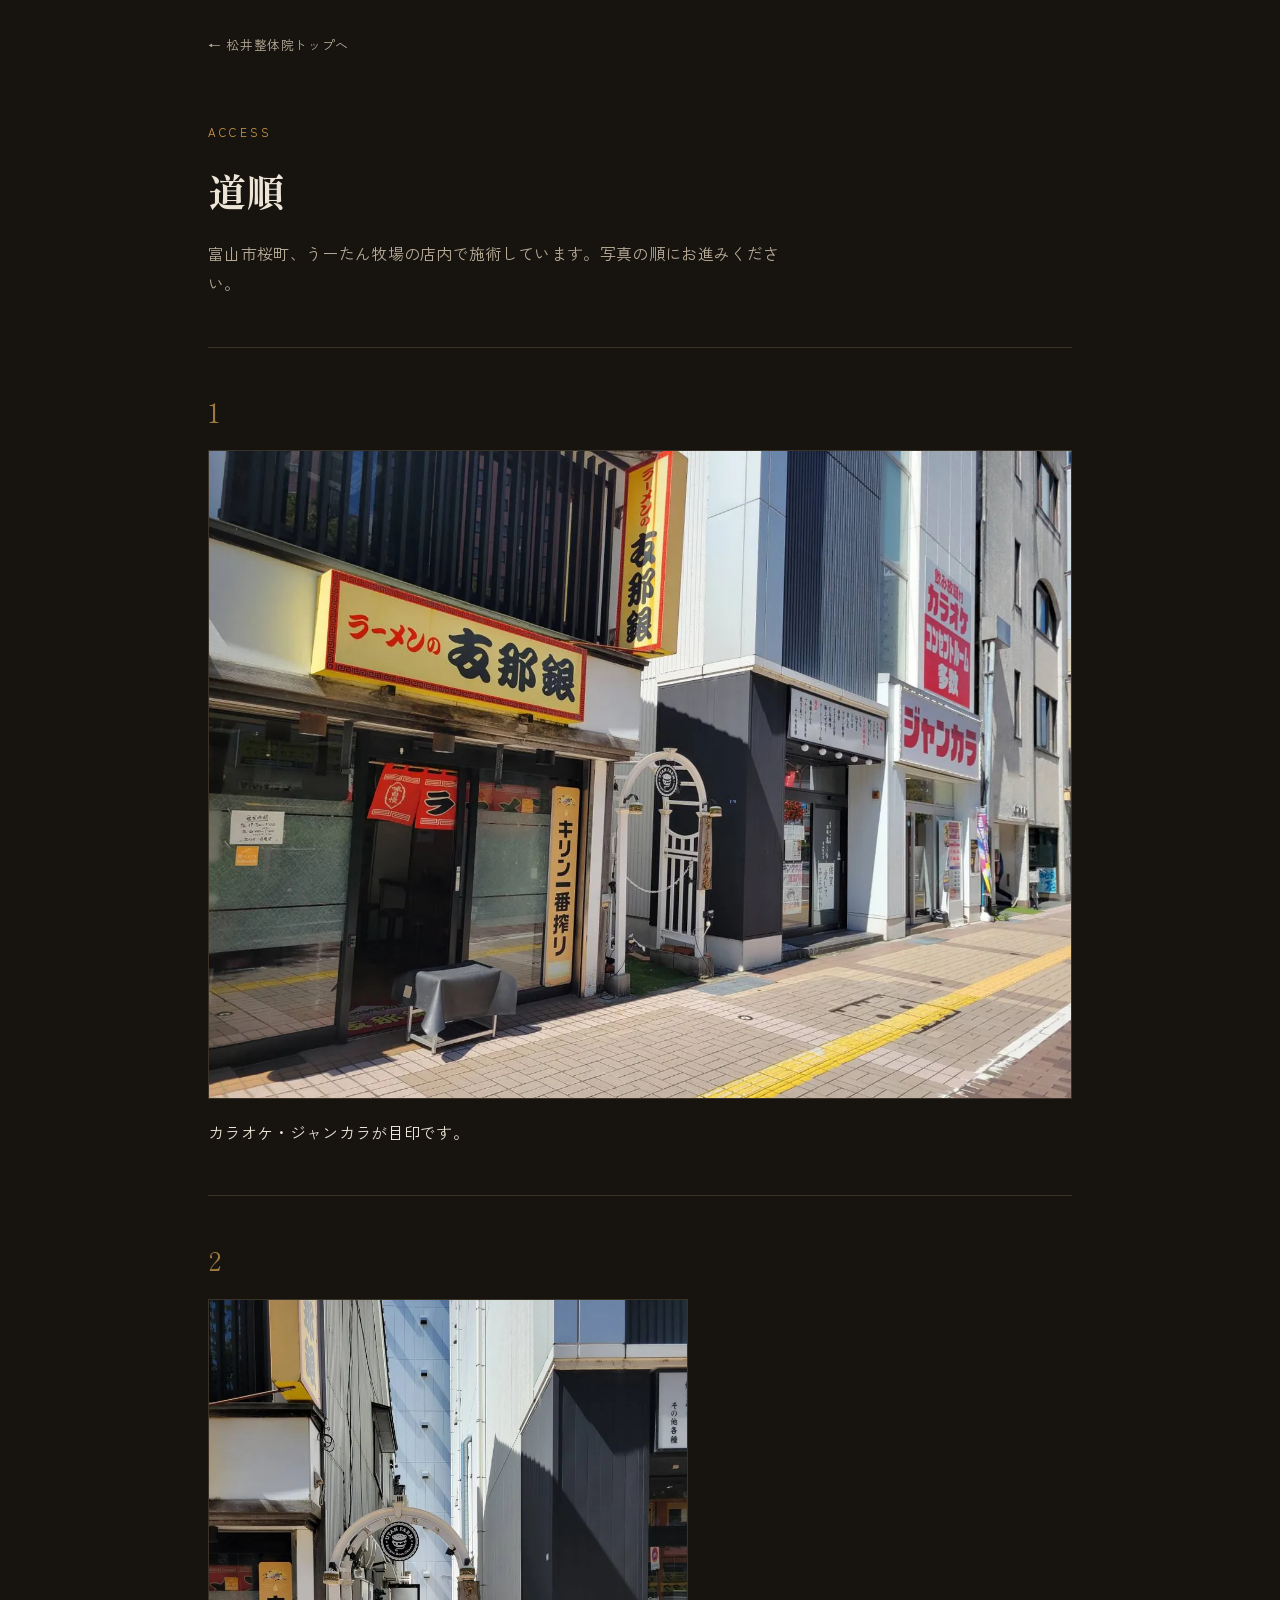
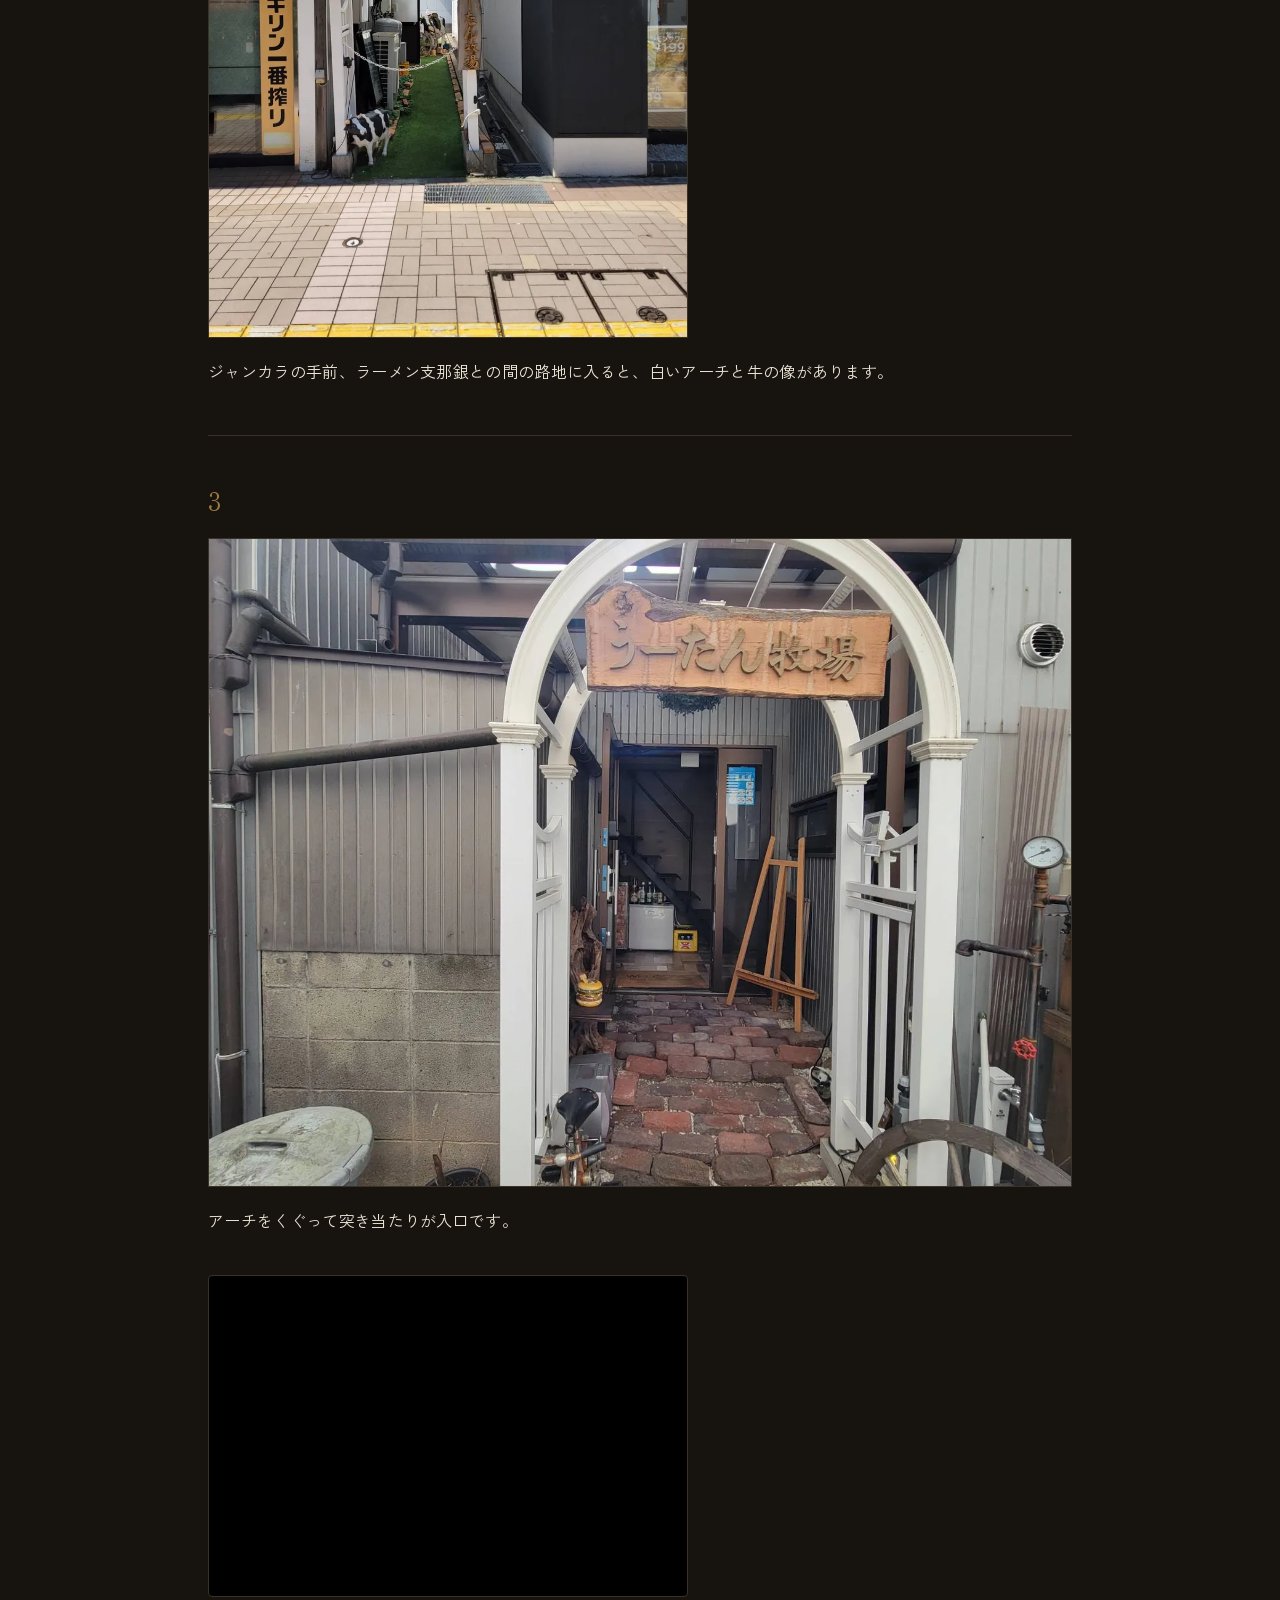
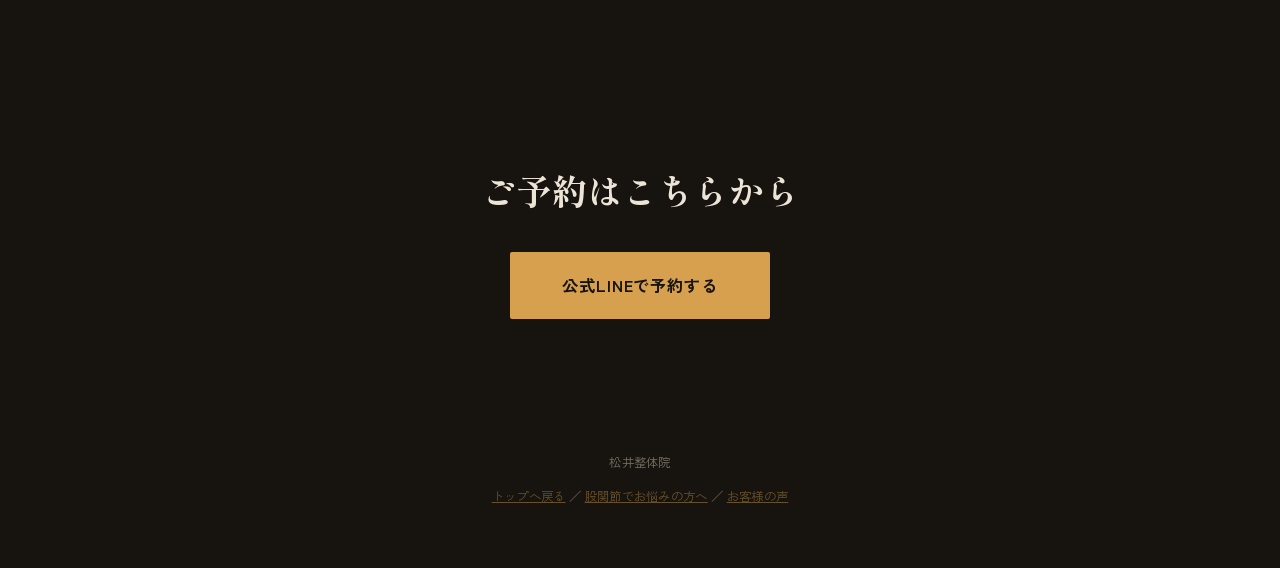
==== access.html @ e4aaf411 "Add profile/interior/access photos, FIRST VISIT section and access.html 施術者について → folded into the ex" ====
<!DOCTYPE html>
<html lang="ja">
<head>
<meta charset="UTF-8">
<meta name="viewport" content="width=device-width, initial-scale=1.0, viewport-fit=cover">
<title>道順 | 松井整体院</title>
<meta name="description" content="富山市桜町、うーたん牧場の店内で施術しています。カラオケ・ジャンカラを目印に、路地の白いアーチをくぐって突き当たりが入口です。写真つきの順路でご案内します。">
<link rel="preconnect" href="https://fonts.googleapis.com">
<link href="https://fonts.googleapis.com/css2?family=Shippori+Mincho:wght@500;700;800&family=Zen+Kaku+Gothic+New:wght@400;500;700&display=swap" rel="stylesheet">
<style>
  :root{
    --bg: #17130f;
    --bg-2: #1f1a14;
    --panel: #251f18;
    --line: #3a3226;
    --ink: #ece4d6;
    --ink-dim: #b7ab97;
    --amber: #d6a04f;
    --amber-dim: #9c793d;
    --brick: #a3462c;
  }
  *{box-sizing:border-box; margin:0; padding:0;}
  html{scroll-behavior:smooth;}
  body{
    background:var(--bg);
    color:var(--ink);
    font-family:'Zen Kaku Gothic New', sans-serif;
    line-height:1.9;
    letter-spacing:.02em;
    -webkit-font-smoothing:antialiased;
  }
  .mincho{font-family:'Shippori Mincho', serif;}
  .wrap{max-width:920px; margin:0 auto; padding:0 28px;}

  .top-bar{padding:28px 0 0;}
  .back-link{font-size:.8rem; color:var(--ink-dim); text-decoration:none; letter-spacing:.05em;}
  .back-link:hover{color:var(--amber);}

  section{padding:64px 0;}
  .label{
    font-size:.72rem;
    letter-spacing:.28em;
    color:var(--amber);
    margin-bottom:18px;
  }
  h1.page-title{
    font-family:'Shippori Mincho', serif;
    font-size:clamp(1.7rem, 5vw, 2.4rem);
    font-weight:700;
    line-height:1.5;
    margin-bottom:18px;
  }
  p.body-text{color:var(--ink-dim); font-size:1rem; max-width:36em;}

  /* ROUTE STEPS */
  .route-step{
    margin-top:48px;
    padding-top:40px;
    border-top:1px solid var(--line);
  }
  .route-step:first-of-type{border-top:0; padding-top:0;}
  .route-num{
    font-family:'Shippori Mincho', serif;
    font-size:1.6rem;
    color:var(--amber-dim);
    margin-bottom:14px;
  }
  .route-step img{width:100%; height:auto; display:block; border:1px solid var(--line);}
  .route-step.is-portrait img{max-width:480px;}
  .route-step p{margin-top:18px; font-size:1rem; color:var(--ink);}

  /* MAP */
  .map-embed{
    margin-top:40px;
    max-width:480px;
    border:1px solid var(--line);
    border-radius:4px;
    overflow:hidden;
    background:#000;
  }
  .map-embed iframe{
    display:block;
    width:100%;
    height:320px;
    border:0;
    filter:grayscale(.15) contrast(1.05) brightness(.9);
  }

  .cta-section{text-align:center; padding:96px 0;}
  .cta-section h2{
    font-family:'Shippori Mincho', serif;
    font-size:clamp(1.5rem, 5vw, 2.2rem);
    margin-bottom:28px;
  }
  .line-btn{
    display:inline-block;
    background:var(--amber);
    color:#17130f;
    font-weight:700;
    padding:18px 52px;
    font-size:1.02rem;
    letter-spacing:.06em;
    text-decoration:none;
    border-radius:2px;
  }
  .line-btn:hover{background:#e2ac59;}

  footer{
    text-align:center;
    padding:36px 0 60px;
    font-size:.78rem;
    color:var(--ink-dim);
    opacity:.6;
  }
  footer a{color:var(--amber-dim); text-decoration:underline; opacity:1;}
  footer .footer-links{margin-top:10px;}

  @media(max-width:640px){
    section{padding:48px 0;}
    .map-embed{max-width:100%;}
    .map-embed iframe{height:240px;}
    .route-step.is-portrait img{max-width:100%;}
    .line-btn{display:block; text-align:center;}
  }
</style>
</head>
<body>

<div class="top-bar">
  <div class="wrap">
    <a class="back-link" href="/index.html">← 松井整体院トップへ</a>
  </div>
</div>

<section>
  <div class="wrap">
    <div class="label">ACCESS</div>
    <h1 class="page-title mincho">道順</h1>
    <p class="body-text">富山市桜町、うーたん牧場の店内で施術しています。写真の順にお進みください。</p>

    <div class="route-step">
      <div class="route-num">1</div>
      <picture>
        <source type="image/webp" srcset="/images/access-01-street.webp">
        <img src="/images/access-01-street.webp" width="1400" height="1050" loading="lazy" decoding="async" alt="通り沿いに並ぶラーメン店とカラオケ店の外観。その間に白いアーチが見える">
      </picture>
      <p>カラオケ・ジャンカラが目印です。</p>
    </div>

    <div class="route-step is-portrait">
      <div class="route-num">2</div>
      <picture>
        <source type="image/webp" srcset="/images/access-02-gate.webp">
        <img src="/images/access-02-gate.webp" width="900" height="1200" loading="lazy" decoding="async" alt="路地の入口にある白いアーチと牛の像">
      </picture>
      <p>ジャンカラの手前、ラーメン支那銀との間の路地に入ると、白いアーチと牛の像があります。</p>
    </div>

    <div class="route-step">
      <div class="route-num">3</div>
      <picture>
        <source type="image/webp" srcset="/images/access-03-door.webp">
        <img src="/images/access-03-door.webp" width="1400" height="1050" loading="lazy" decoding="async" alt="路地の突き当たりにある入口の正面">
      </picture>
      <p>アーチをくぐって突き当たりが入口です。</p>
    </div>

    <div class="map-embed">
      <iframe src="https://www.google.com/maps/embed?pb=!1m18!1m12!1m3!1d467.40324510602517!2d137.2130356489906!3d36.69884615702307!2m3!1f0!2f0!3f0!3m2!1i1024!2i768!4f13.1!3m3!1m2!1s0x5ff791bc18cc661d%3A0x38beb5651510df!2z5p2-5LqV5pW05L2T6Zmi!5e0!3m2!1sja!2sjp!4v1788832058830!5m2!1sja!2sjp" allowfullscreen="" loading="lazy" referrerpolicy="strict-origin-when-cross-origin"></iframe>
    </div>
  </div>
</section>

<section class="cta-section">
  <div class="wrap">
    <h2 class="mincho">ご予約はこちらから</h2>
    <a class="line-btn" href="https://lin.ee/ozaeHCLi" target="_blank" rel="noopener">公式LINEで予約する</a>
  </div>
</section>

<footer>
  松井整体院
  <div class="footer-links"><a href="/index.html">トップへ戻る</a> ／ <a href="/hip.html">股関節でお悩みの方へ</a> ／ <a href="/review-wall.html">お客様の声</a></div>
</footer>

</body>
</html>
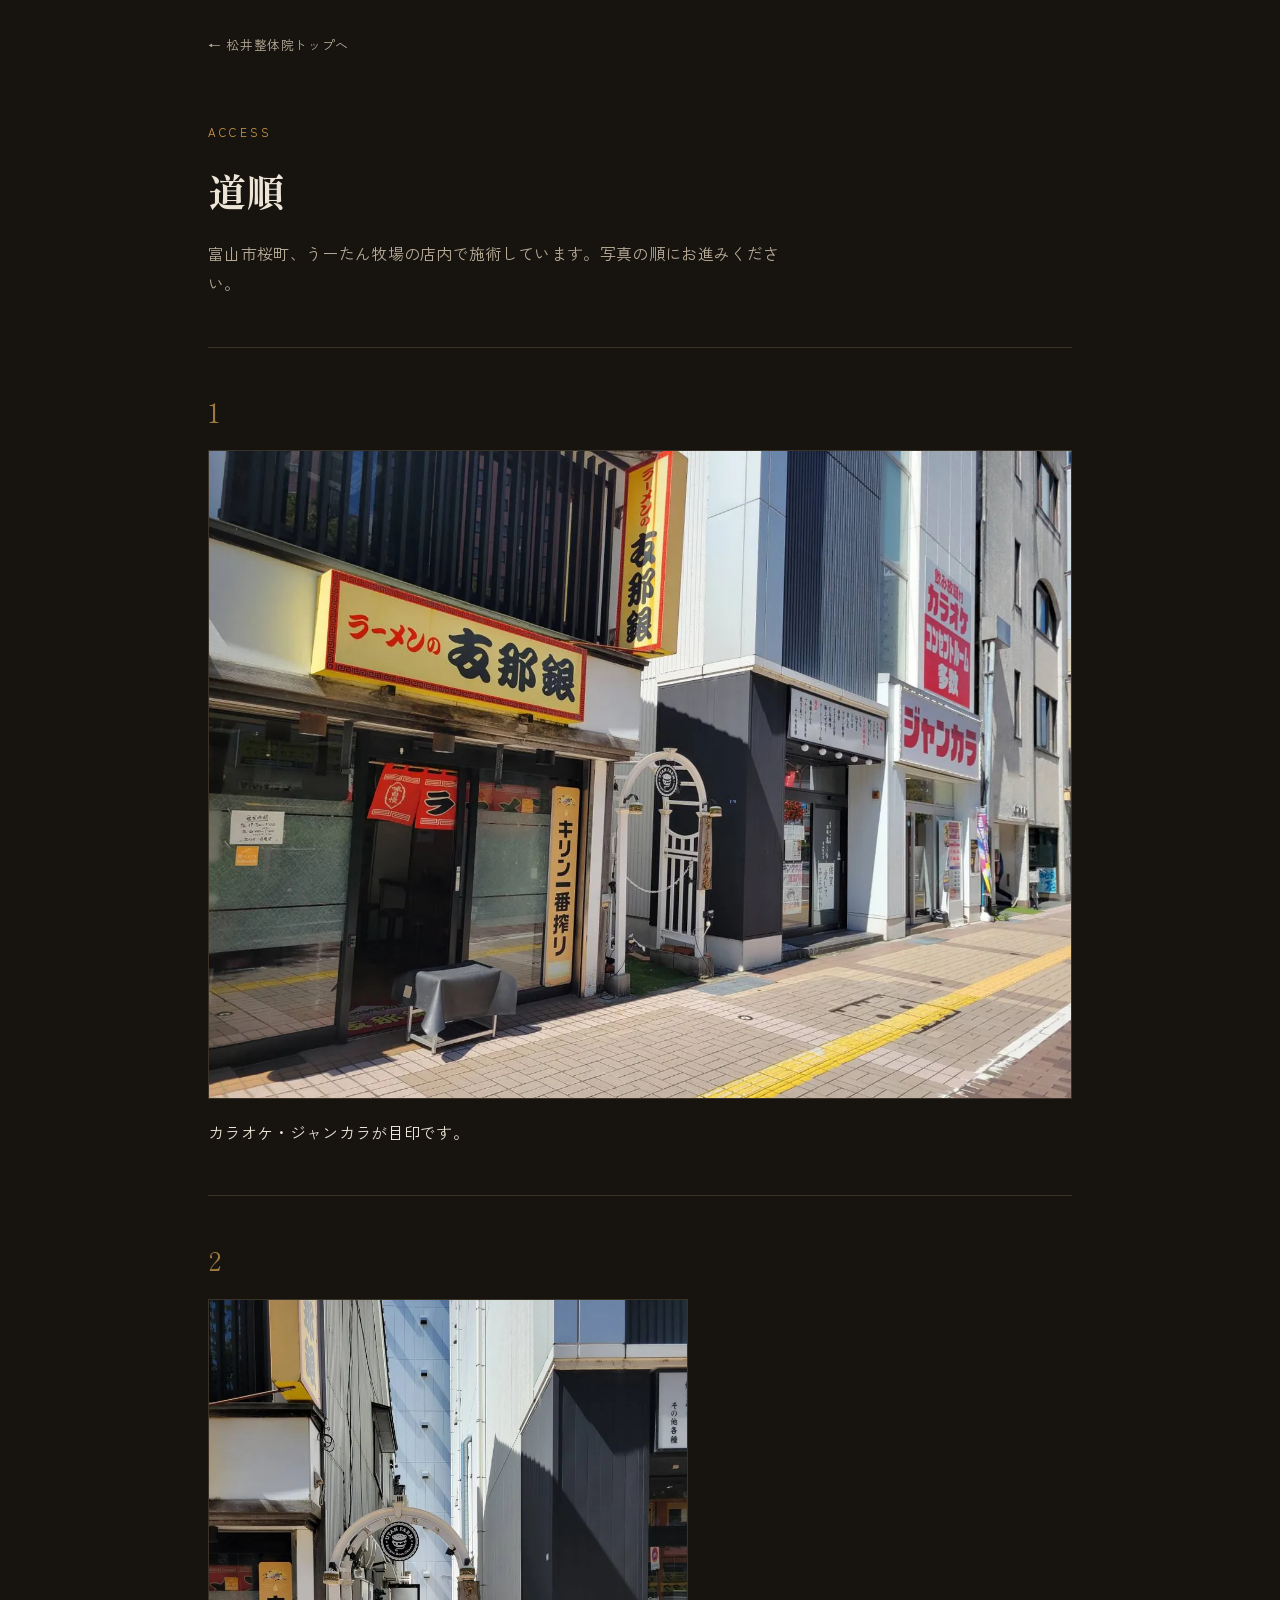
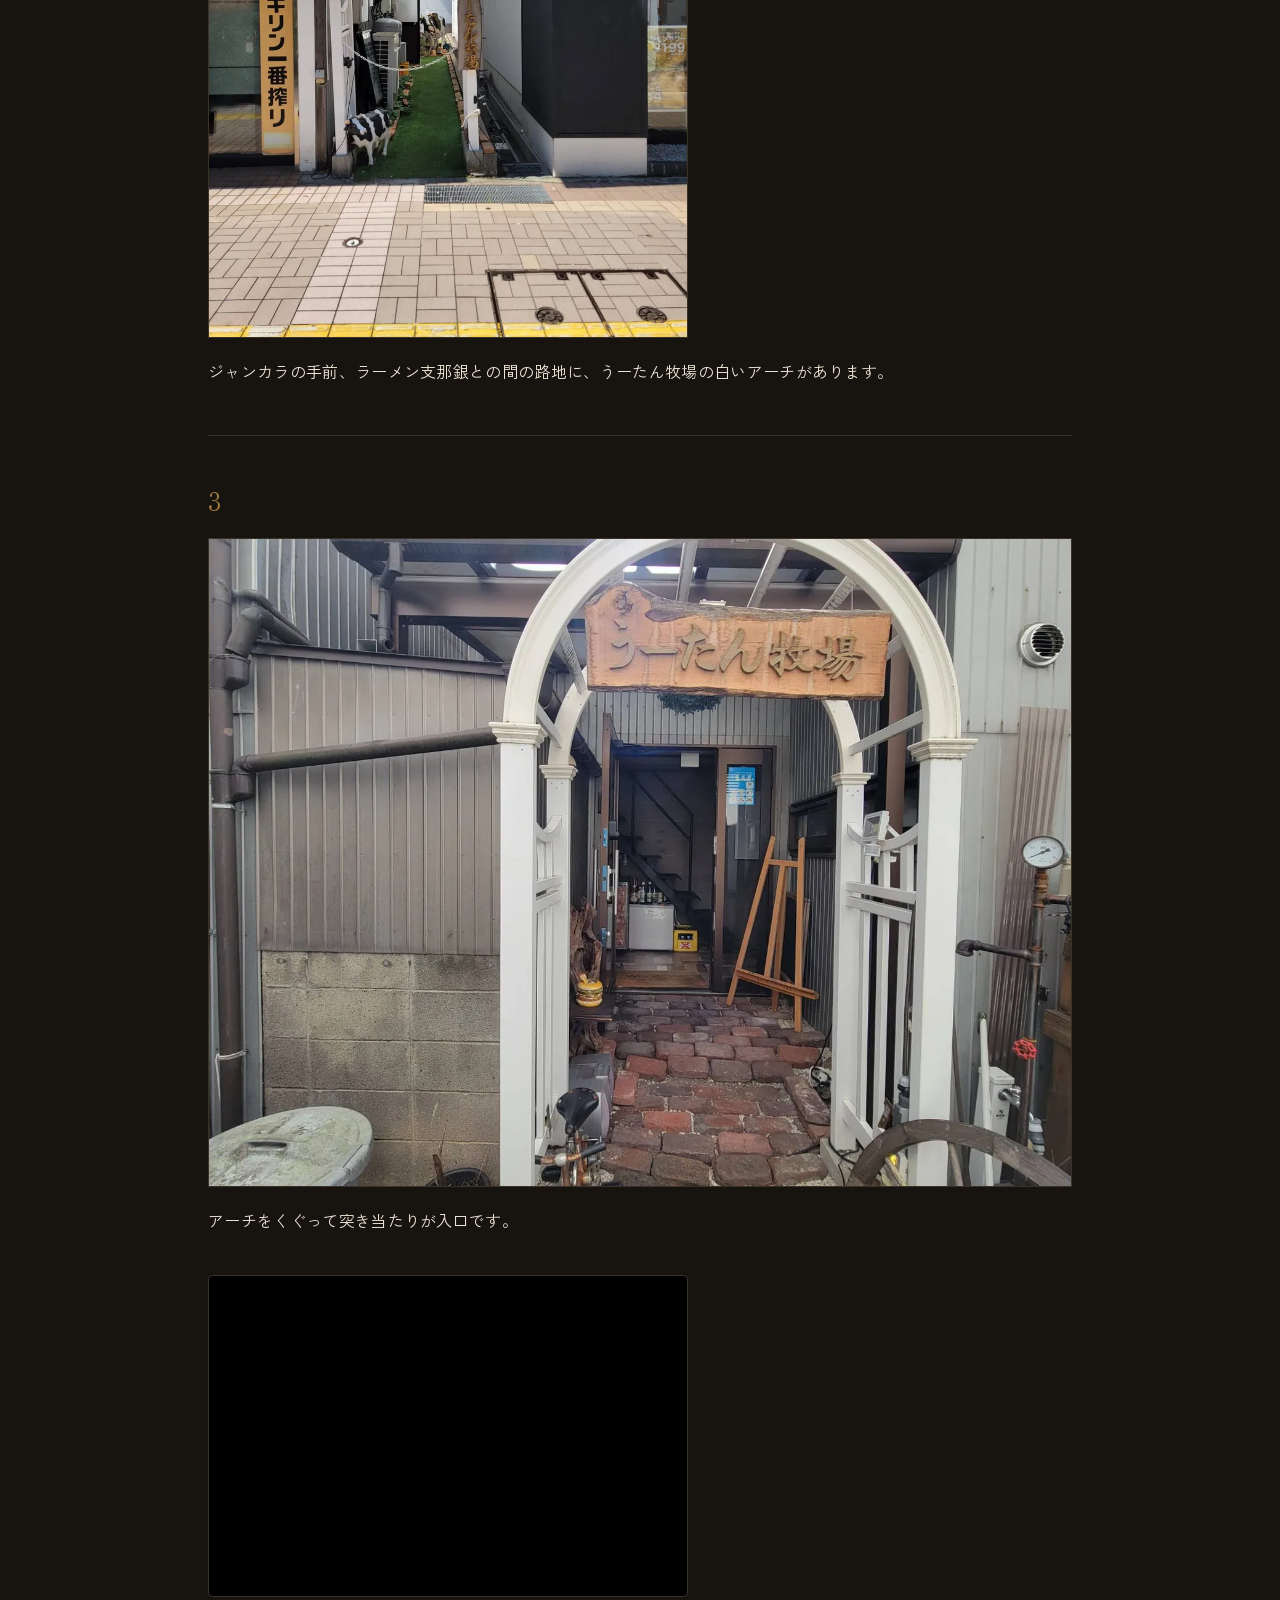
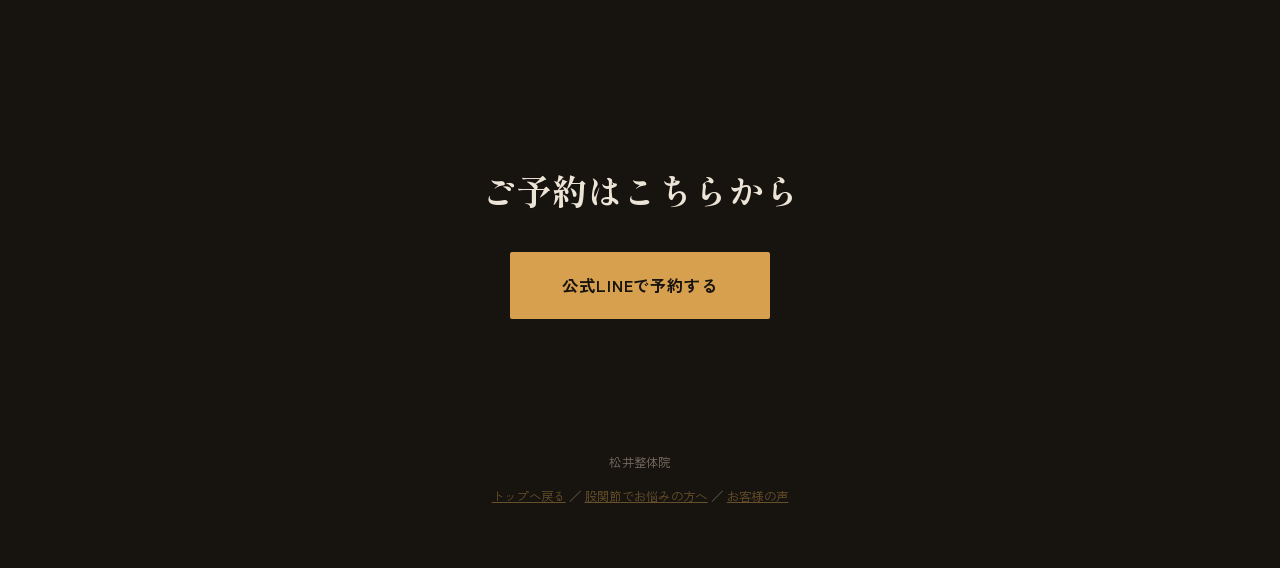
==== commit 4e31c7ba: "FIRST VISIT / ACCESS / GOAL の内容と写真を更新 - FIRST VISIT: 3項目に更新(着替え貸し出しの追記、完全個室、付き添い可) - ACCESS(index.ht" ====
--- a/access.html
+++ b/access.html
@@ -153,7 +153,7 @@
         <source type="image/webp" srcset="/images/access-02-gate.webp">
         <img src="/images/access-02-gate.webp" width="900" height="1200" loading="lazy" decoding="async" alt="路地の入口にある白いアーチと牛の像">
       </picture>
-      <p>ジャンカラの手前、ラーメン支那銀との間の路地に入ると、白いアーチと牛の像があります。</p>
+      <p>ジャンカラの手前、ラーメン支那銀との間の路地に、うーたん牧場の白いアーチがあります。</p>
     </div>
 
     <div class="route-step">
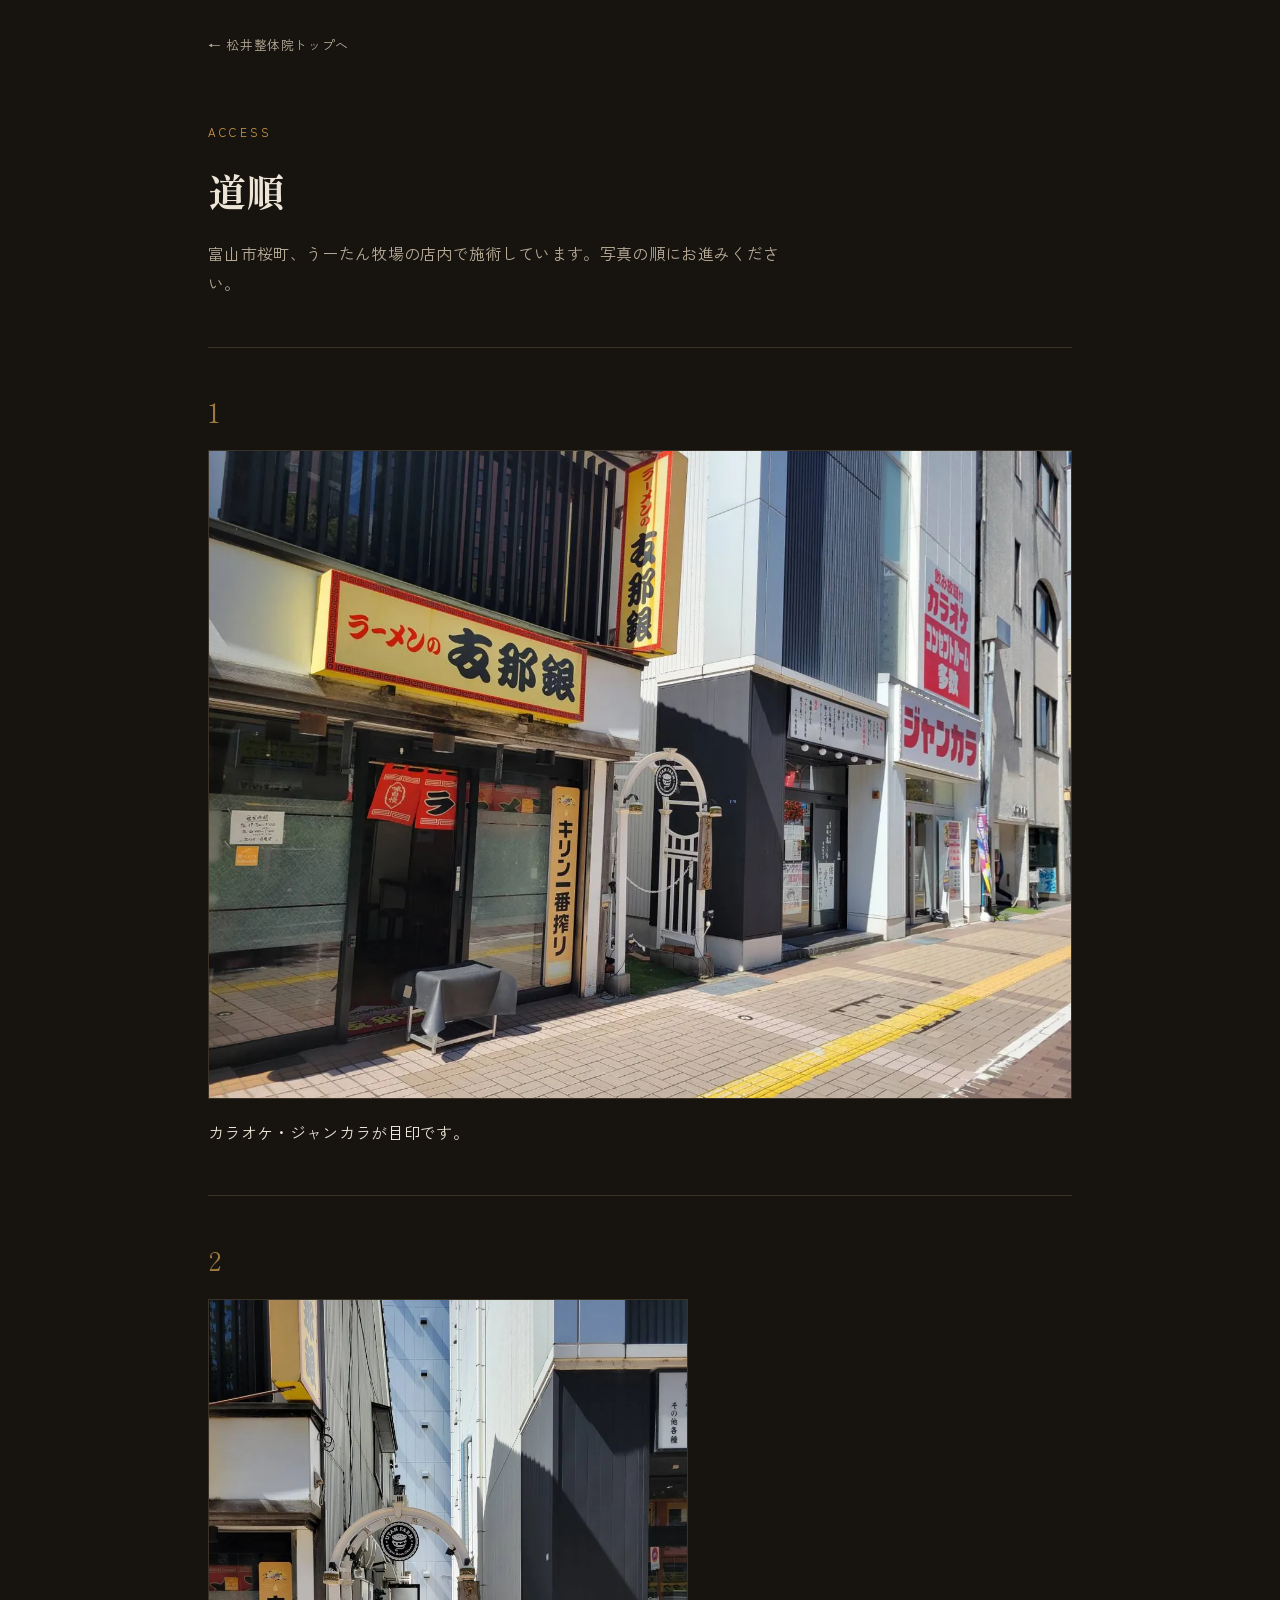
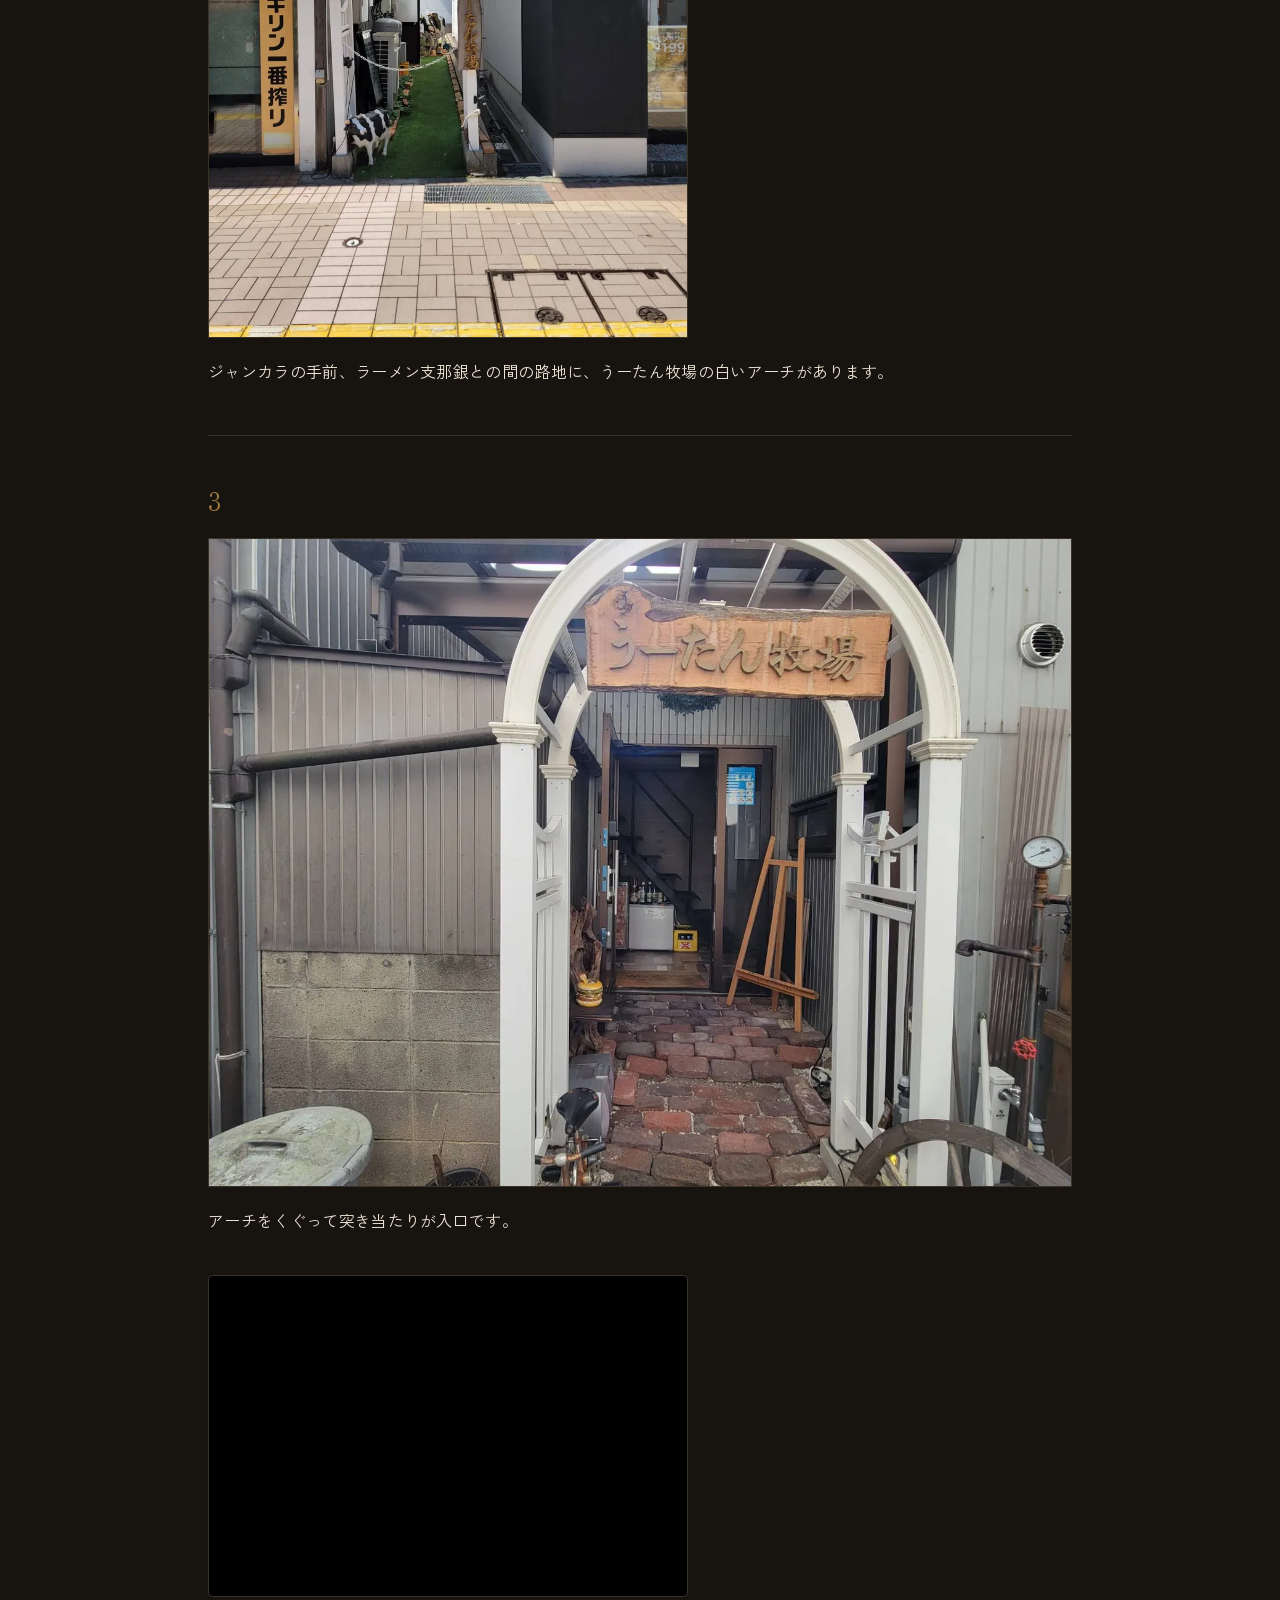
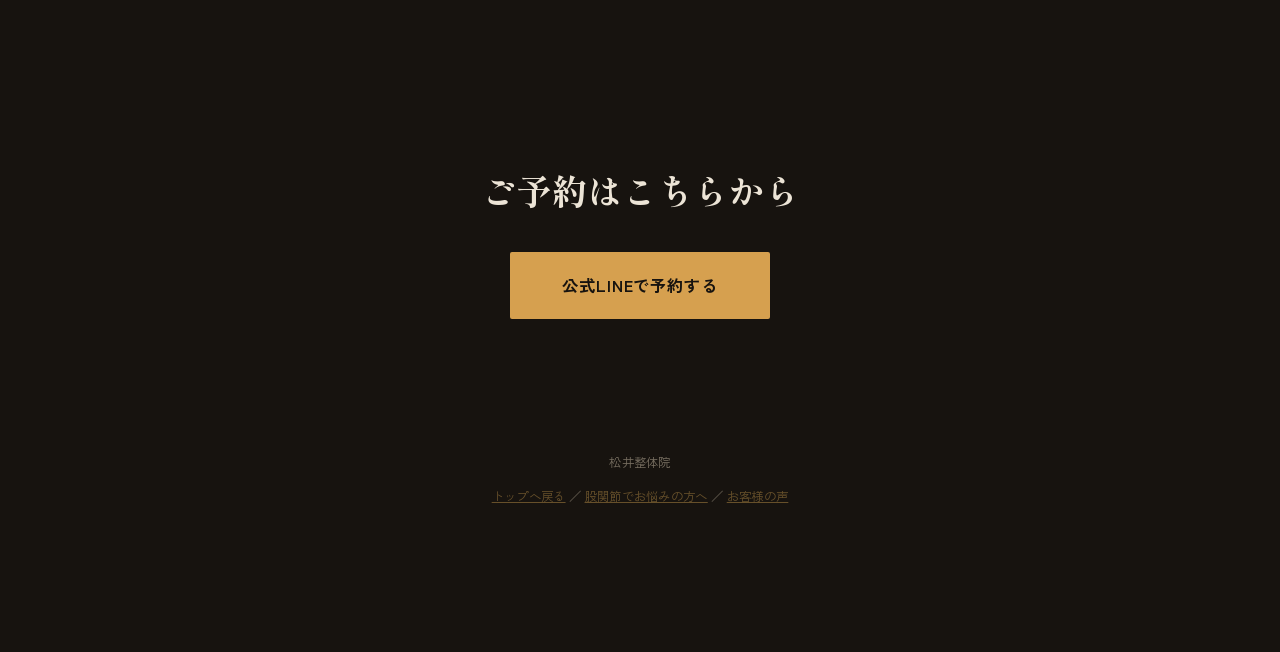
==== commit 6913d16a: "下部固定CTAを全ページ共通化し、hip.htmlに料金表を追加 1. hip.html に MENU セクションを新設    Googleビジネスプロフィールからの流入を想定し、index.html" ====
--- a/access.html
+++ b/access.html
@@ -7,6 +7,7 @@
 <meta name="description" content="富山市桜町、うーたん牧場の店内で施術しています。カラオケ・ジャンカラを目印に、路地の白いアーチをくぐって突き当たりが入口です。写真つきの順路でご案内します。">
 <link rel="preconnect" href="https://fonts.googleapis.com">
 <link href="https://fonts.googleapis.com/css2?family=Shippori+Mincho:wght@500;700;800&family=Zen+Kaku+Gothic+New:wght@400;500;700&display=swap" rel="stylesheet">
+<link rel="stylesheet" href="/assets/cta-bar.css">
 <style>
   :root{
     --bg: #17130f;
@@ -183,5 +184,7 @@
   <div class="footer-links"><a href="/index.html">トップへ戻る</a> ／ <a href="/hip.html">股関節でお悩みの方へ</a> ／ <a href="/review-wall.html">お客様の声</a></div>
 </footer>
 
+<script src="/assets/cta-bar.js" defer></script>
+
 </body>
 </html>
--- a/assets/cta-bar.css
+++ b/assets/cta-bar.css
@@ -0,0 +1,91 @@
+/* ============================================================
+   全ページ共通の下部固定CTA
+   マークアップは assets/cta-bar.js が挿入します。
+   文言・リンク先を変える場合は cta-bar.js を編集してください。
+   ============================================================ */
+.cta-bar{
+  position:fixed;
+  left:0;
+  right:0;
+  bottom:0;
+  z-index:1000;
+  display:flex;
+  align-items:center;
+  gap:8px;
+  padding:10px 14px calc(10px + env(safe-area-inset-bottom, 0px));
+  background:rgba(31,26,20,.96);
+  -webkit-backdrop-filter:blur(6px);
+  backdrop-filter:blur(6px);
+  border-top:1px solid #3a3226;
+  box-shadow:0 -6px 18px rgba(0,0,0,.35);
+  -webkit-transform:translateY(110%);
+  transform:translateY(110%);
+  opacity:0;
+  visibility:hidden;
+  transition:opacity .45s ease, transform .45s ease, visibility 0s linear .45s;
+}
+.cta-bar.is-visible{
+  -webkit-transform:translateY(0);
+  transform:translateY(0);
+  opacity:1;
+  visibility:visible;
+  transition:opacity .45s ease, transform .45s ease, visibility 0s;
+}
+
+.cta-bar-btn{
+  flex:1 1 auto;
+  display:flex;
+  flex-direction:column;
+  align-items:center;
+  justify-content:center;
+  gap:1px;
+  min-height:56px;          /* タップしやすい高さを確保 */
+  padding:9px 12px;
+  background:#d6a04f;
+  color:#17130f;
+  text-decoration:none;
+  border-radius:4px;
+  text-align:center;
+}
+.cta-bar-btn:hover{background:#e2ac59;}
+.cta-bar-main{font-size:.88rem; font-weight:700; white-space:nowrap;}
+.cta-bar-sub{font-size:.71rem; font-weight:500; opacity:.8;}
+
+.cta-bar-close{
+  flex:0 0 auto;
+  width:36px;
+  height:36px;
+  border:none;
+  background:transparent;
+  color:#b7ab97;
+  font-size:1.25rem;
+  line-height:1;
+  cursor:pointer;
+}
+.cta-bar-close:hover{color:#ece4d6;}
+
+/* 4秒に1回だけ、わずかに拡大する。透明度は変えないので点滅しない。 */
+@-webkit-keyframes cta-bar-pulse{
+  0%,86%,100%{-webkit-transform:scale(1);}
+  92%{-webkit-transform:scale(1.035);}
+}
+@keyframes cta-bar-pulse{
+  0%,86%,100%{transform:scale(1);}
+  92%{transform:scale(1.035);}
+}
+.cta-bar.is-visible .cta-bar-btn{
+  -webkit-animation:cta-bar-pulse 4s ease-in-out infinite;
+  animation:cta-bar-pulse 4s ease-in-out infinite;
+}
+
+body.has-cta-bar{padding-bottom:calc(84px + env(safe-area-inset-bottom, 0px));}
+
+@media(min-width:641px){
+  .cta-bar{justify-content:center; padding-left:24px; padding-right:24px;}
+  .cta-bar-btn{flex:0 0 auto; min-width:420px;}
+}
+
+@media(prefers-reduced-motion:reduce){
+  .cta-bar{transition:opacity .01ms, visibility 0s;}
+  .cta-bar.is-visible .cta-bar-btn{-webkit-animation:none; animation:none;}
+}
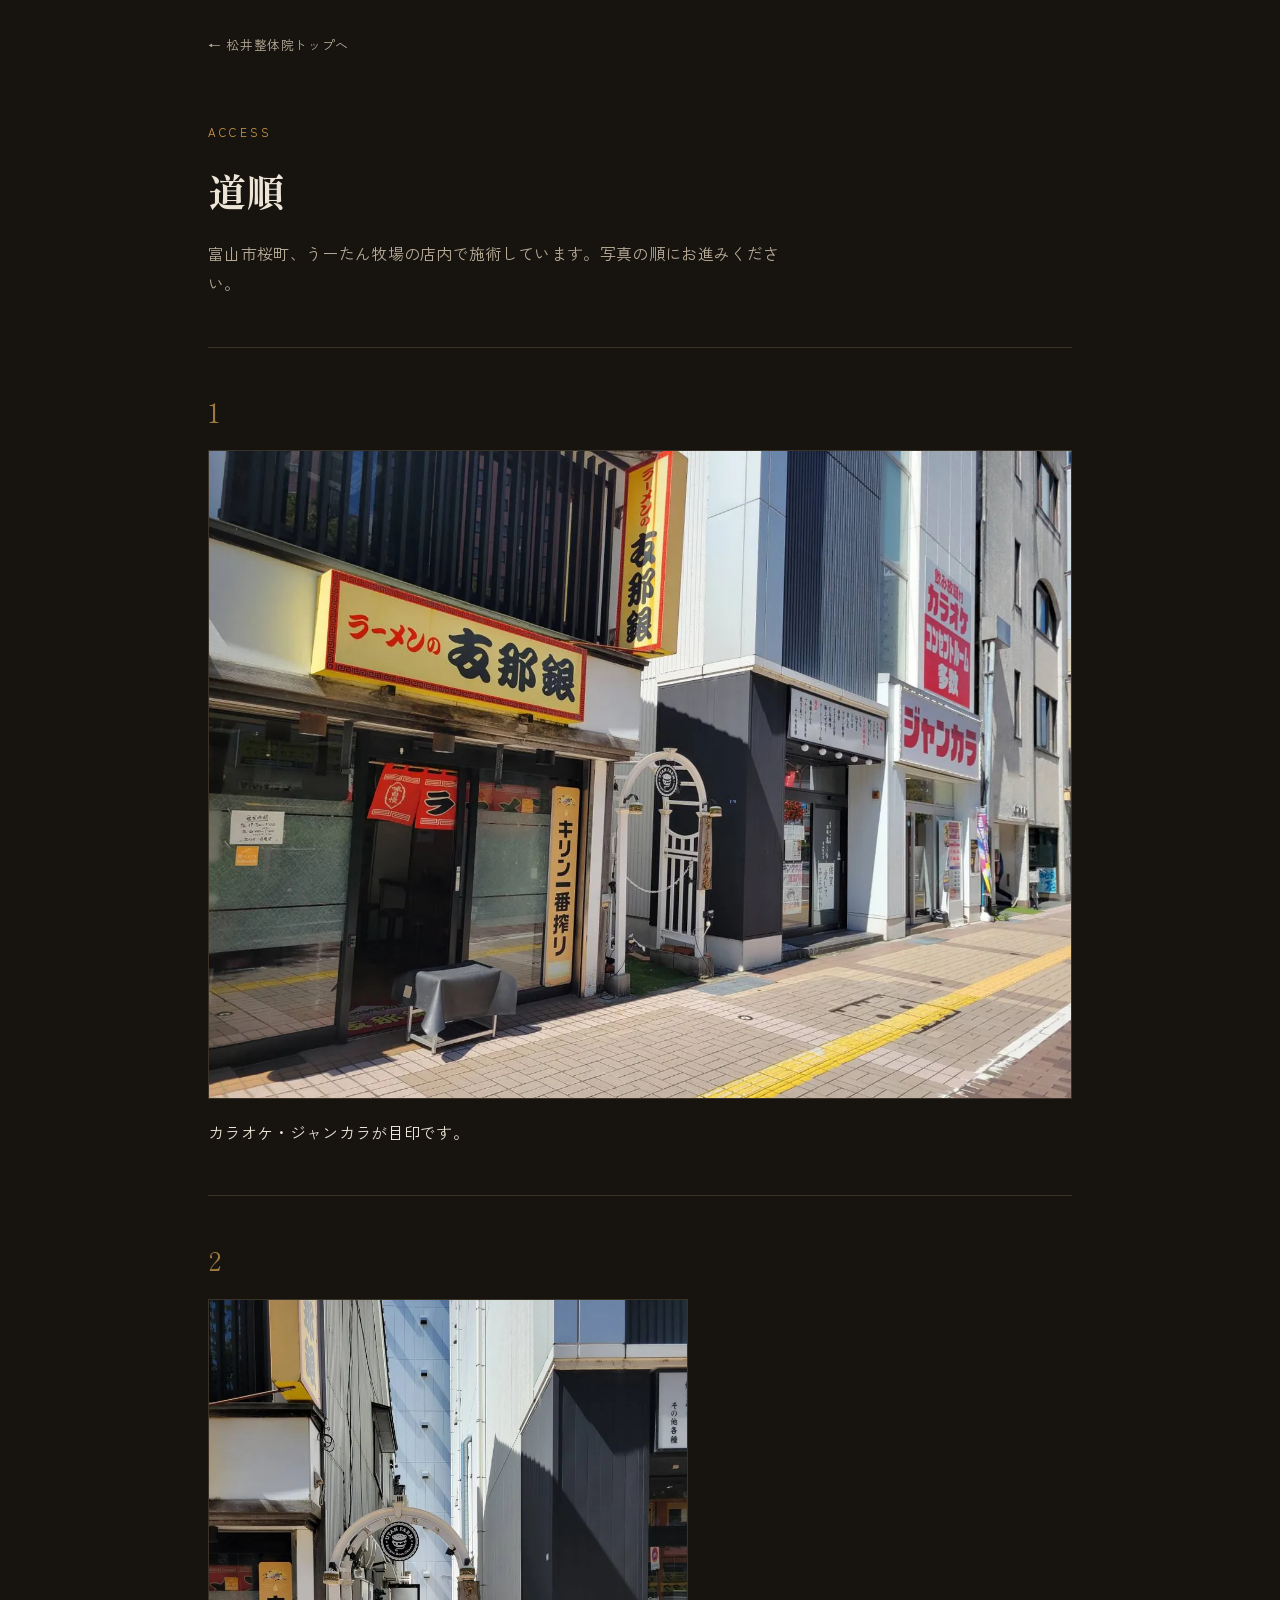
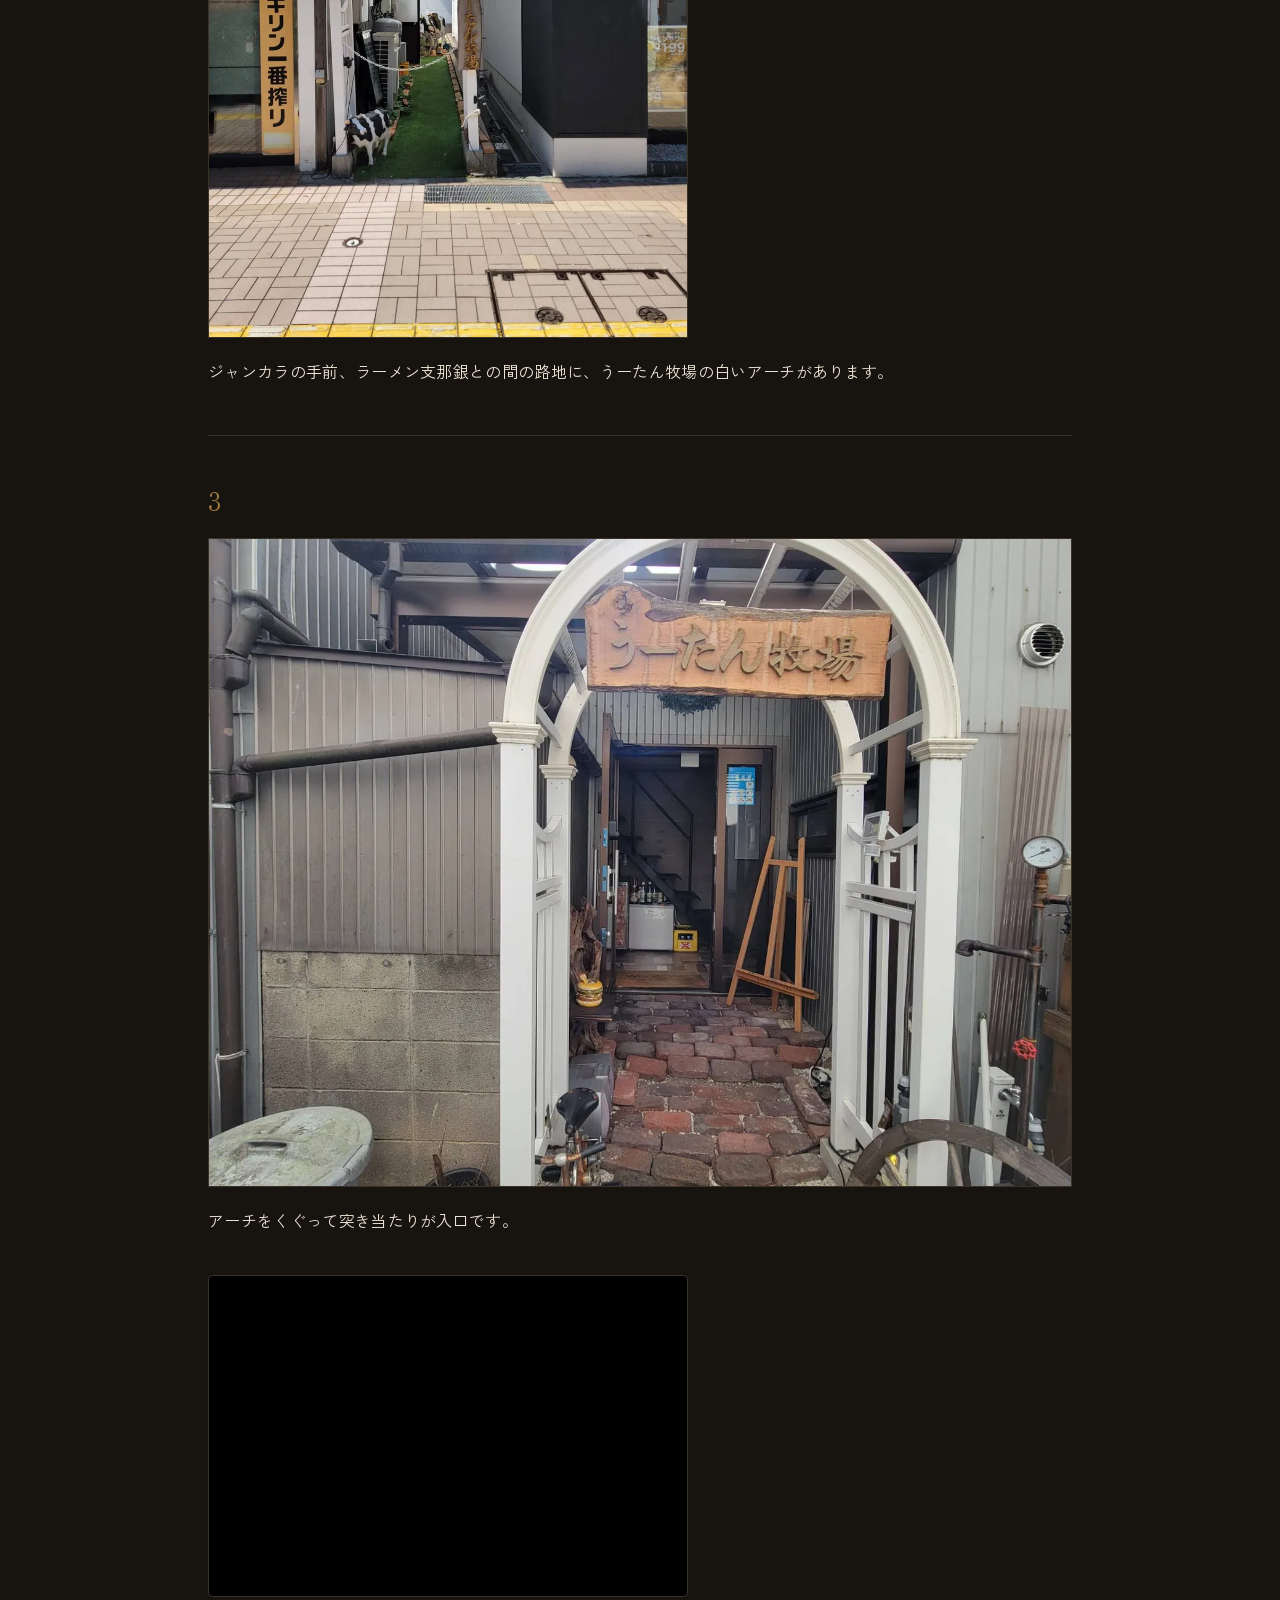
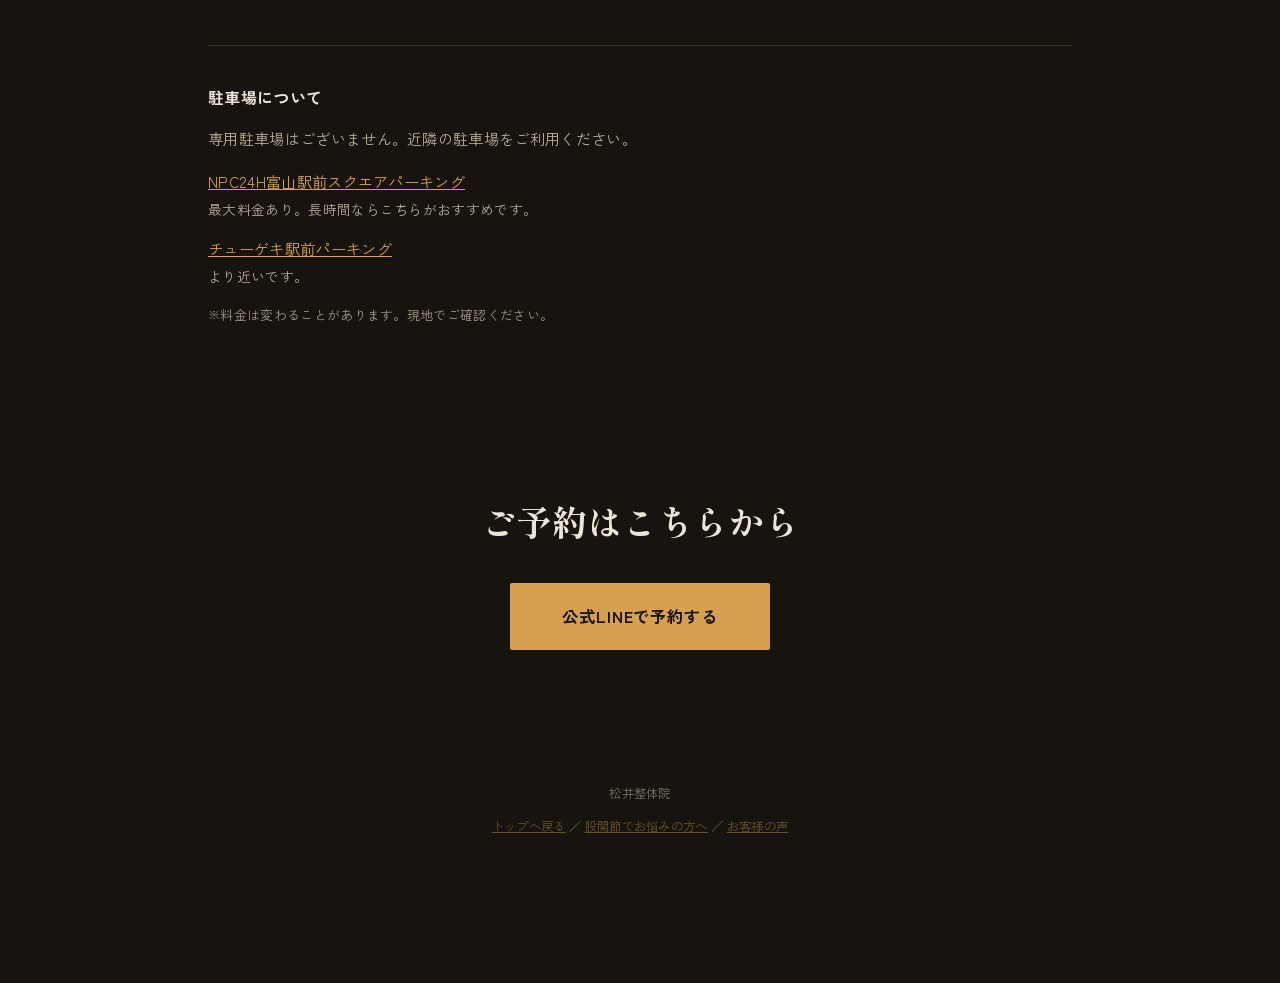
==== commit 87f4f361: "文章と構成の全面的な見直し 【1】review-wall.html: 口コミを「松井整体院」6件と「屋号変更前の店舗」2件に   分割。以前の店舗の出典を「以前の店舗のGoogle口コミより」に変更し" ====
--- a/access.html
+++ b/access.html
@@ -87,6 +87,15 @@
     filter:grayscale(.15) contrast(1.05) brightness(.9);
   }
 
+  .parking{margin-top:48px; padding-top:36px; border-top:1px solid var(--line);}
+  .parking h2{font-size:1rem; font-weight:700; margin-bottom:12px;}
+  .parking p{font-size:.95rem; color:var(--ink-dim);}
+  .parking-list{list-style:none; margin:14px 0 0;}
+  .parking-list li{margin-top:12px; font-size:.95rem;}
+  .parking-list a{color:var(--amber); text-decoration:underline;}
+  .parking-list span{display:block; font-size:.86rem; color:var(--ink-dim);}
+  .parking-note{display:block; margin-top:14px; font-size:.8rem; color:var(--ink-dim); opacity:.85;}
+
   .cta-section{text-align:center; padding:96px 0;}
   .cta-section h2{
     font-family:'Shippori Mincho', serif;
@@ -169,6 +178,16 @@
     <div class="map-embed">
       <iframe src="https://www.google.com/maps/embed?pb=!1m18!1m12!1m3!1d467.40324510602517!2d137.2130356489906!3d36.69884615702307!2m3!1f0!2f0!3f0!3m2!1i1024!2i768!4f13.1!3m3!1m2!1s0x5ff791bc18cc661d%3A0x38beb5651510df!2z5p2-5LqV5pW05L2T6Zmi!5e0!3m2!1sja!2sjp!4v1788832058830!5m2!1sja!2sjp" allowfullscreen="" loading="lazy" referrerpolicy="strict-origin-when-cross-origin"></iframe>
     </div>
+
+    <div class="parking">
+      <h2>駐車場について</h2>
+      <p>専用駐車場はございません。近隣の駐車場をご利用ください。</p>
+      <ul class="parking-list">
+        <li><a href="https://maps.app.goo.gl/hYFzZtrzmX1Nou246" target="_blank" rel="noopener">NPC24H富山駅前スクエアパーキング</a><span>最大料金あり。長時間ならこちらがおすすめです。</span></li>
+        <li><a href="https://maps.app.goo.gl/B6koKCrcmfBb5ao67" target="_blank" rel="noopener">チューゲキ駅前パーキング</a><span>より近いです。</span></li>
+      </ul>
+      <span class="parking-note">※料金は変わることがあります。現地でご確認ください。</span>
+    </div>
   </div>
 </section>
 
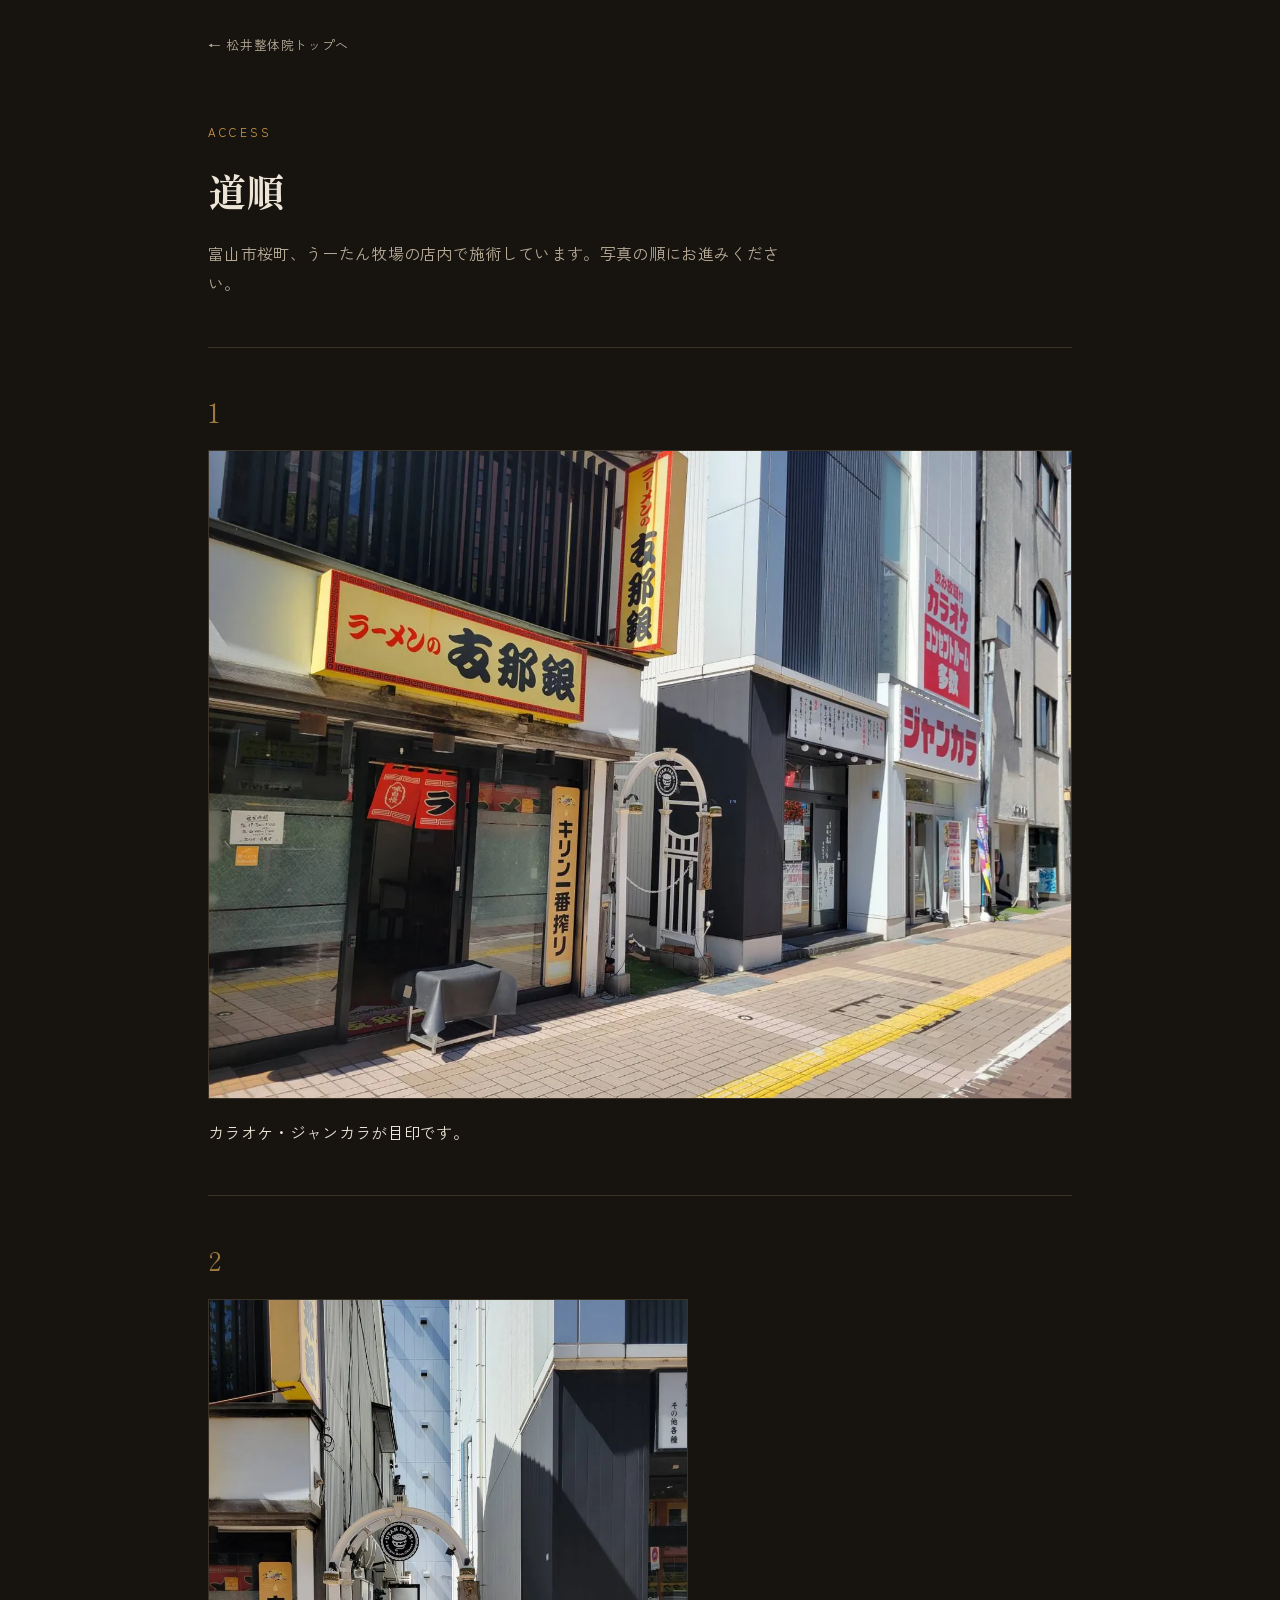
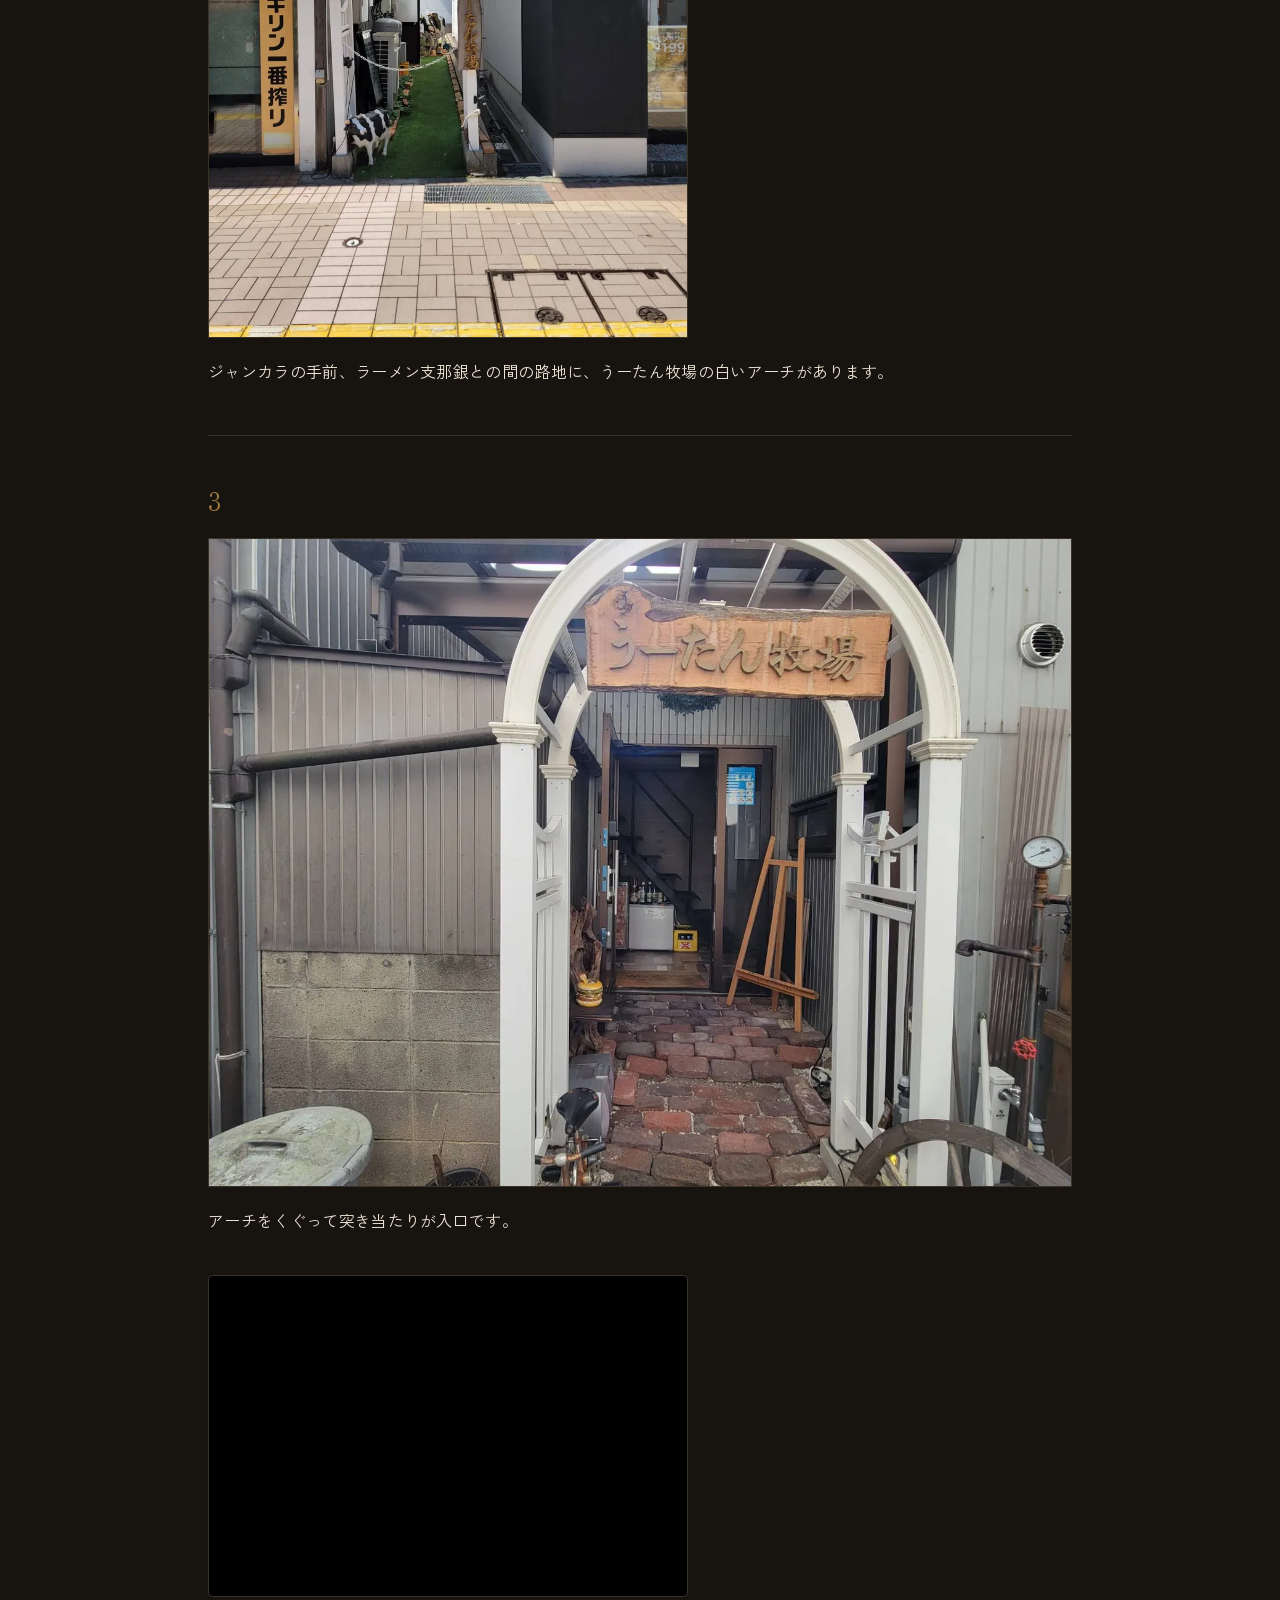
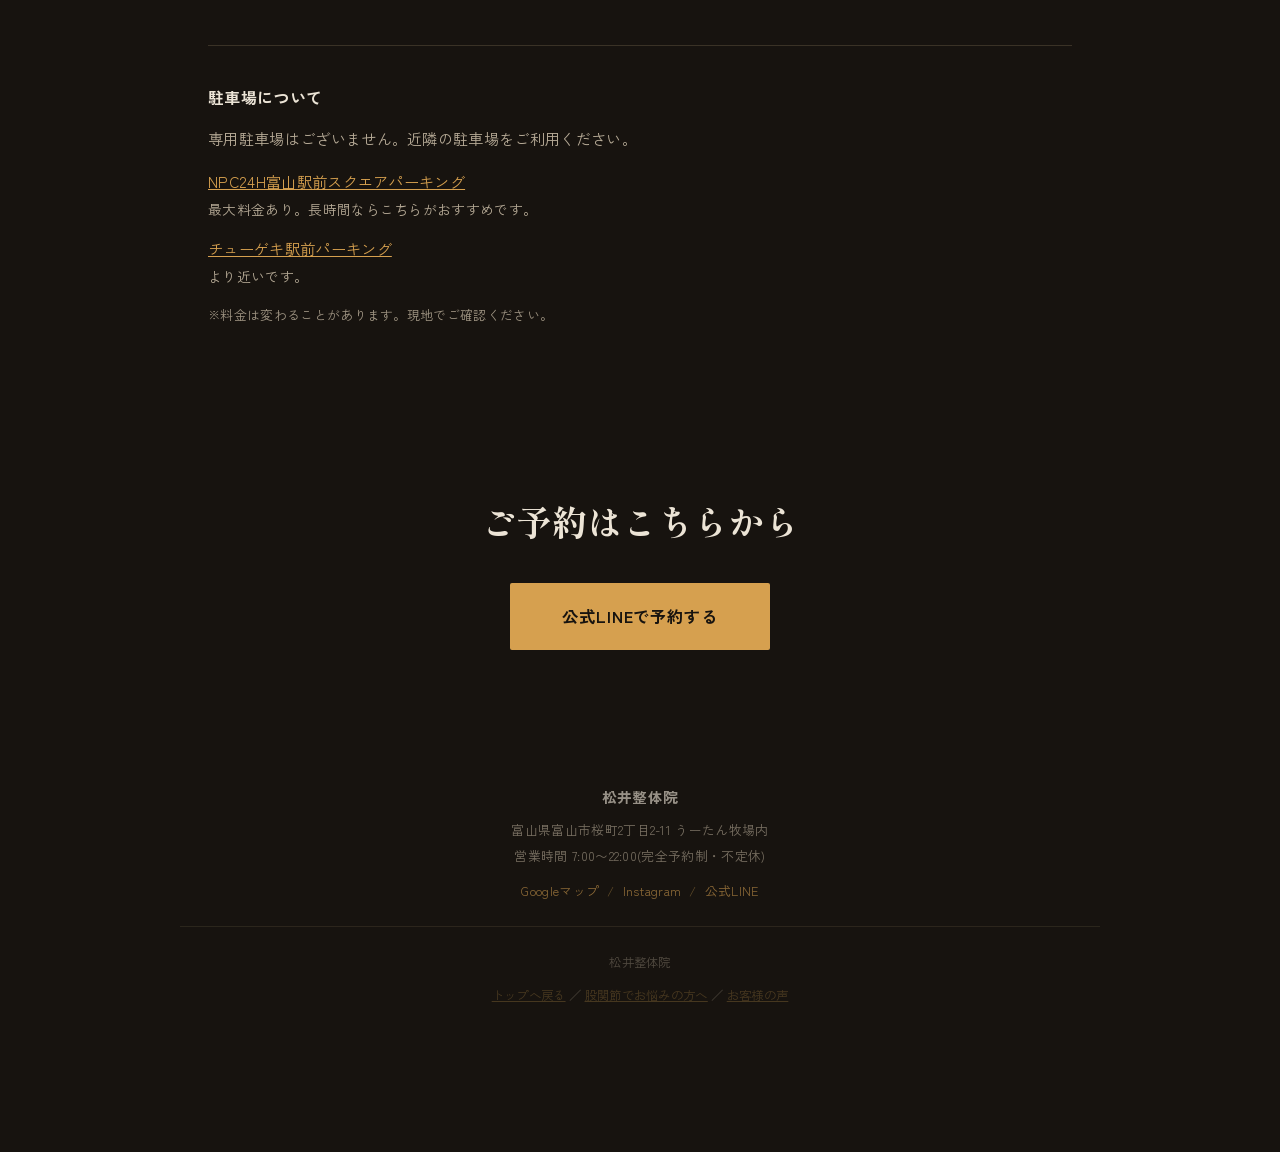
==== commit 4e766a4c: "ローカル検索向けの情報を追加(SEO) デザインと本文は変更していない。  1. 全6ページの <title> に地名と業種を追加 2. 全6ページに meta description を追加/差し替" ====
--- a/access.html
+++ b/access.html
@@ -3,10 +3,11 @@
 <head>
 <meta charset="UTF-8">
 <meta name="viewport" content="width=device-width, initial-scale=1.0, viewport-fit=cover">
-<title>道順 | 松井整体院</title>
-<meta name="description" content="富山市桜町、うーたん牧場の店内で施術しています。カラオケ・ジャンカラを目印に、路地の白いアーチをくぐって突き当たりが入口です。写真つきの順路でご案内します。">
+<title>道順・アクセス｜松井整体院(富山市)</title>
+<meta name="description" content="富山市桜町2丁目、うーたん牧場内にある松井整体院への道順です。カラオケ・ジャンカラが目印。写真つきで入口までご案内します。駐車場の情報とGoogleマップも掲載。">
 <link rel="preconnect" href="https://fonts.googleapis.com">
 <link href="https://fonts.googleapis.com/css2?family=Shippori+Mincho:wght@500;700;800&family=Zen+Kaku+Gothic+New:wght@400;500;700&display=swap" rel="stylesheet">
+<link rel="stylesheet" href="/assets/site-footer.css">
 <link rel="stylesheet" href="/assets/cta-bar.css">
 <style>
   :root{
@@ -199,8 +200,16 @@
 </section>
 
 <footer>
-  松井整体院
-  <div class="footer-links"><a href="/index.html">トップへ戻る</a> ／ <a href="/hip.html">股関節でお悩みの方へ</a> ／ <a href="/review-wall.html">お客様の声</a></div>
+  <div class="footer-info">
+    <span class="shop">松井整体院</span>
+    <p>富山県富山市桜町2丁目2-11 うーたん牧場内</p>
+    <p>営業時間 7:00〜22:00(完全予約制・不定休)</p>
+    <p class="footer-sns"><a href="https://maps.google.com/?cid=15972284990034143" target="_blank" rel="noopener">Googleマップ</a><span class="sep">/</span><a href="https://www.instagram.com/matsui_seitai_toyama/" target="_blank" rel="noopener">Instagram</a><span class="sep">/</span><a href="https://lin.ee/ozaeHCLi" target="_blank" rel="noopener">公式LINE</a></p>
+  </div>
+  <div class="footer-credit">
+    松井整体院
+    <div class="footer-links"><a href="/index.html">トップへ戻る</a> ／ <a href="/hip.html">股関節でお悩みの方へ</a> ／ <a href="/review-wall.html">お客様の声</a></div>
+  </div>
 </footer>
 
 <script src="/assets/cta-bar.js" defer></script>
--- a/assets/site-footer.css
+++ b/assets/site-footer.css
@@ -0,0 +1,32 @@
+/* ============================================================
+   全ページ共通のフッター情報(住所・営業時間・各リンク)
+   ============================================================ */
+footer{opacity:1;}                     /* 住所などを読める明るさにする */
+.footer-credit{opacity:.6;}            /* 従来のフッター表記は元の明るさを維持 */
+
+.footer-info{
+  max-width:920px;
+  margin:0 auto 24px;
+  padding:0 28px 22px;
+  border-bottom:1px solid #3a3226;
+  font-size:.8rem;
+  line-height:2;
+  color:#b7ab97;
+}
+.footer-info .shop{
+  display:block;
+  font-size:.92rem;
+  font-weight:700;
+  color:#ece4d6;
+  margin-bottom:6px;
+}
+.footer-info p{margin:0;}
+.footer-info .footer-sns{margin-top:10px;}
+.footer-info a{color:#d6a04f; text-decoration:none;}
+.footer-info a:hover{text-decoration:underline;}
+.footer-info .sep{color:#9c793d; margin:0 8px;}
+
+@media(max-width:640px){
+  .footer-info{padding:0 24px 20px; line-height:1.95;}
+  .footer-info .footer-sns a{display:inline-block;}
+}
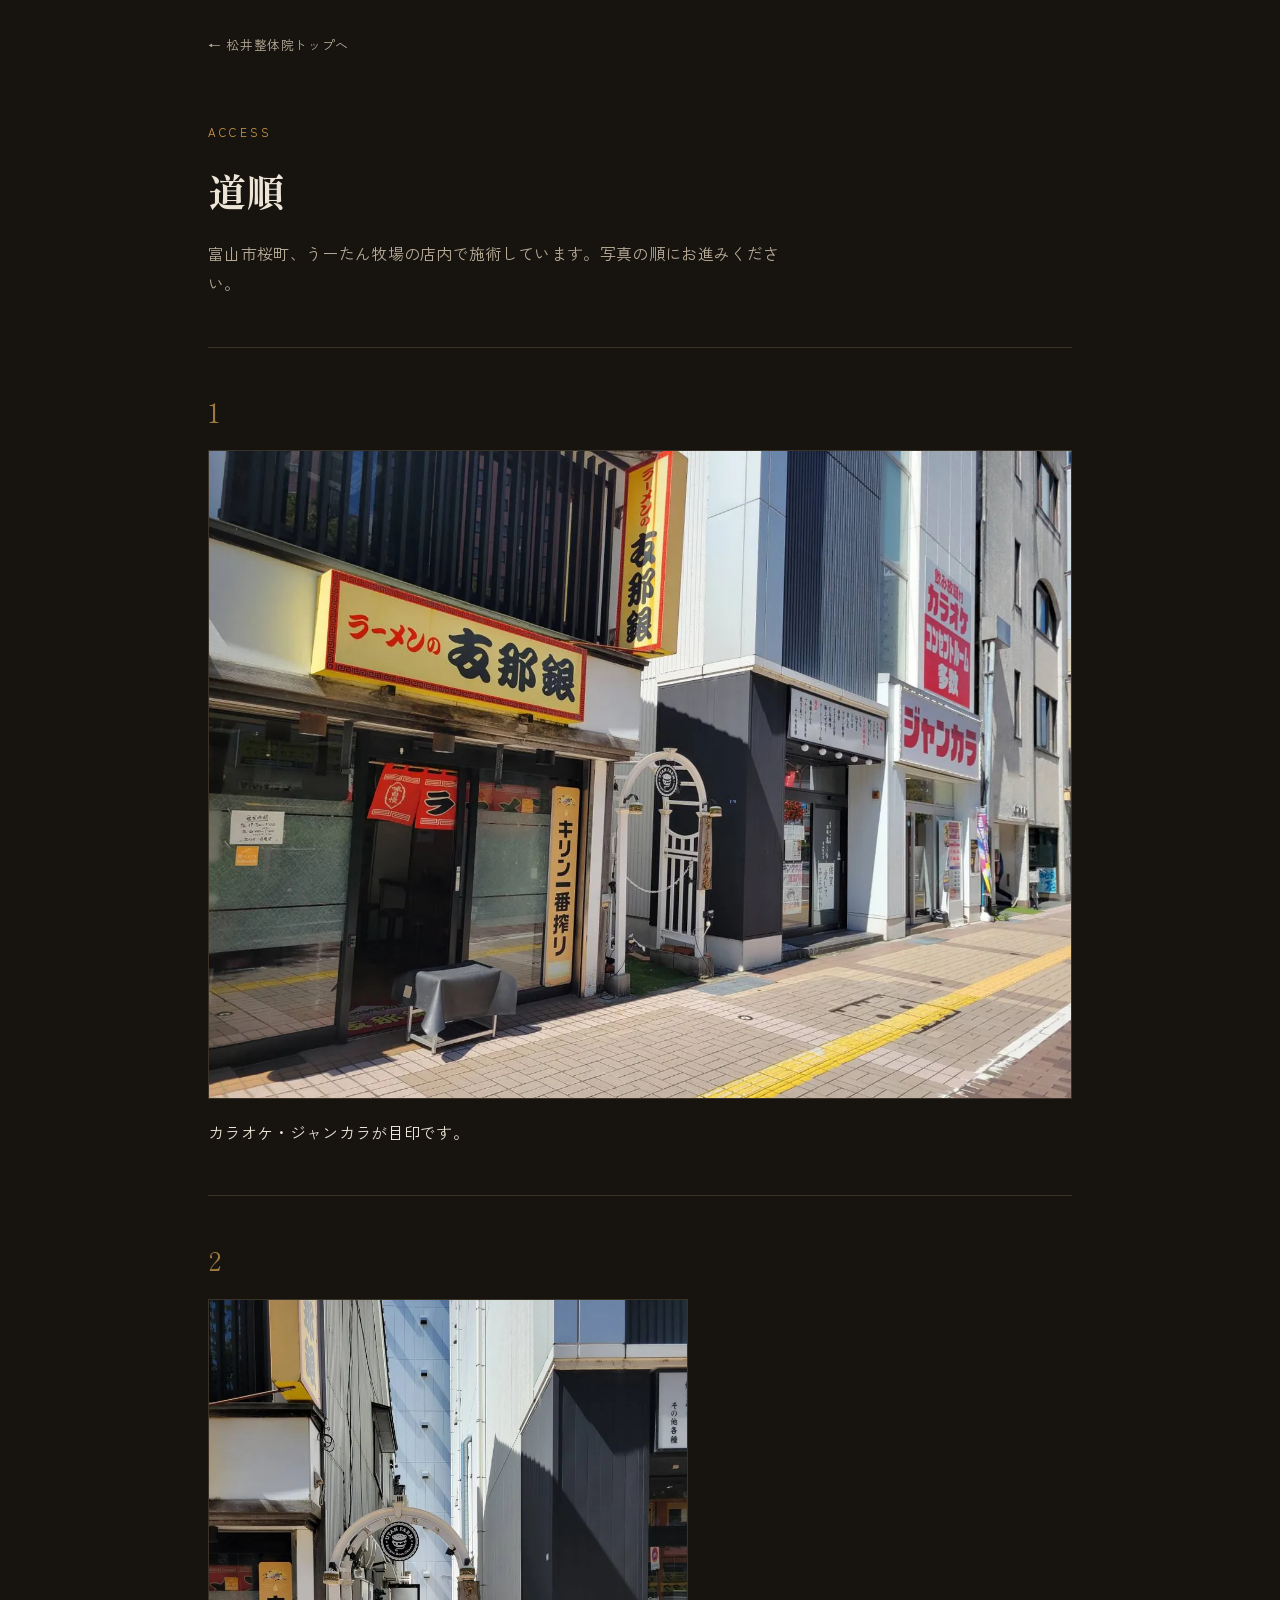
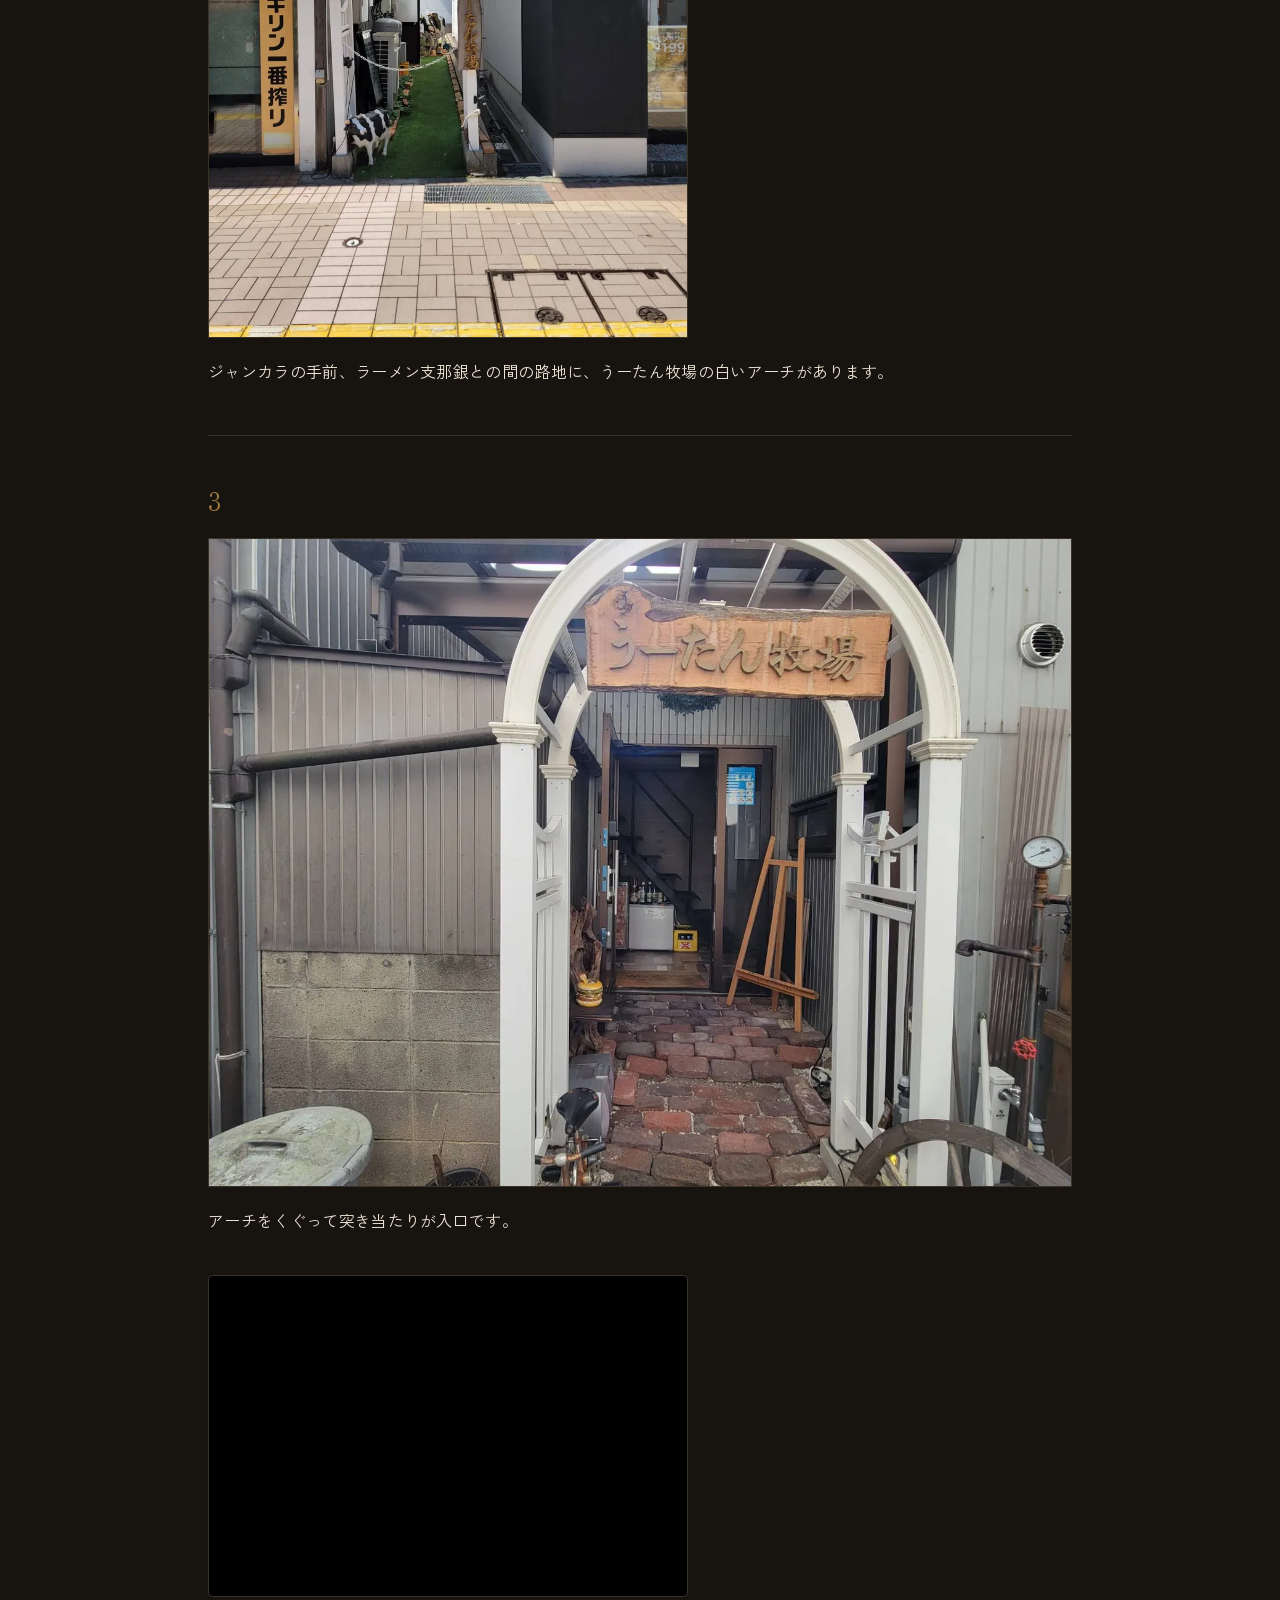
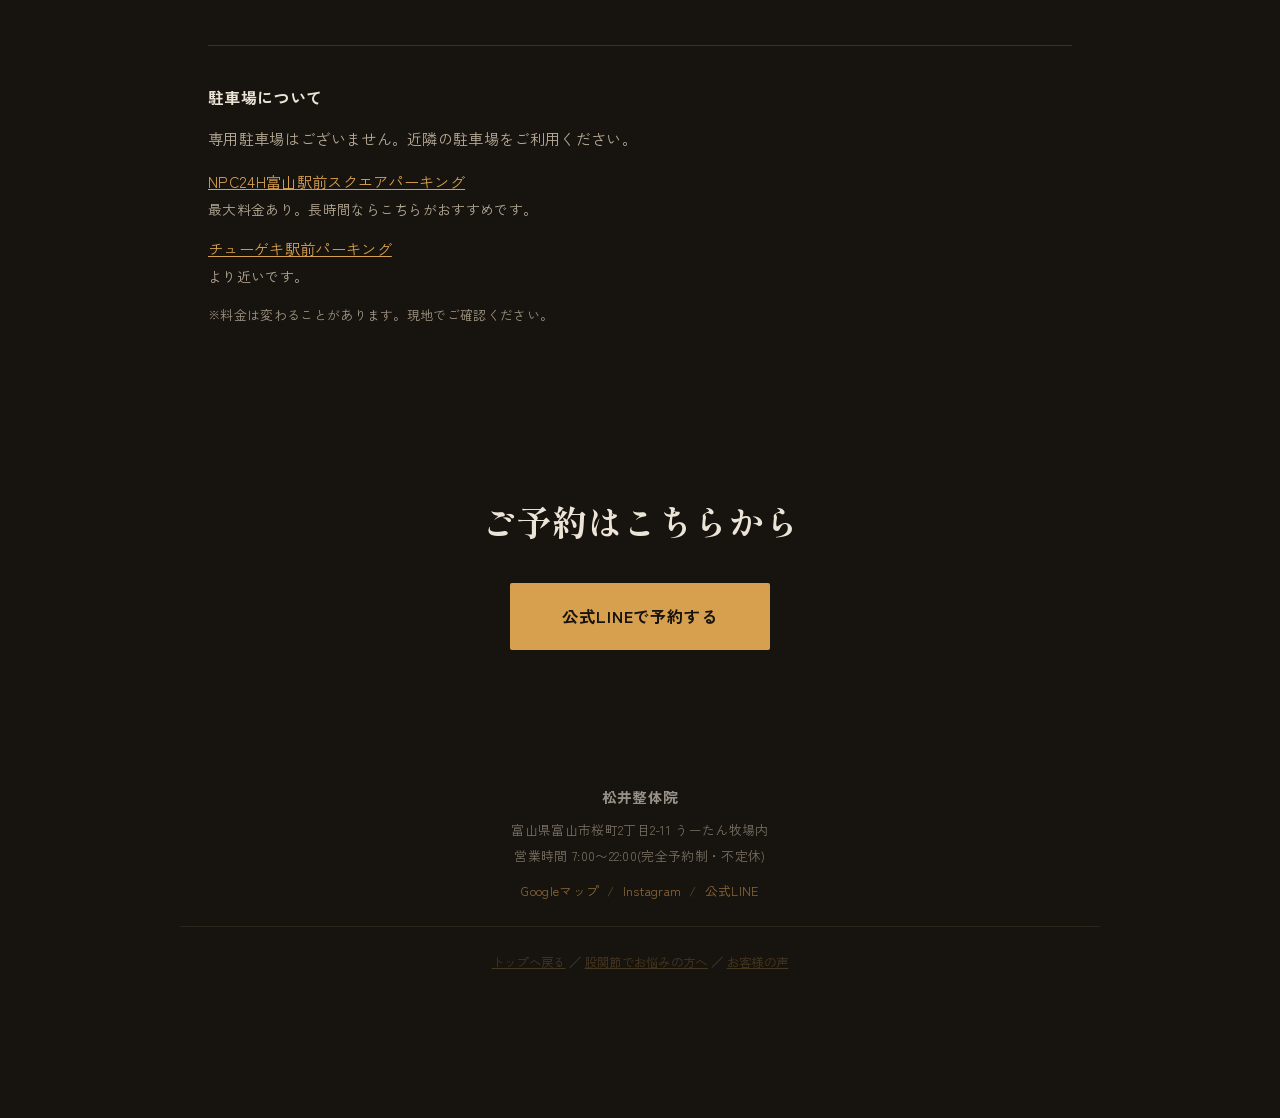
==== commit fdc1fd2c: "症状別ページを3つ追加し、フッターの重複表記を削除 - フッターの「松井整体院」の重複を削除(index/hip/access) - hip.html のインラインCSSを assets/sympto" ====
--- a/access.html
+++ b/access.html
@@ -207,7 +207,6 @@
     <p class="footer-sns"><a href="https://maps.google.com/?cid=15972284990034143" target="_blank" rel="noopener">Googleマップ</a><span class="sep">/</span><a href="https://www.instagram.com/matsui_seitai_toyama/" target="_blank" rel="noopener">Instagram</a><span class="sep">/</span><a href="https://lin.ee/ozaeHCLi" target="_blank" rel="noopener">公式LINE</a></p>
   </div>
   <div class="footer-credit">
-    松井整体院
     <div class="footer-links"><a href="/index.html">トップへ戻る</a> ／ <a href="/hip.html">股関節でお悩みの方へ</a> ／ <a href="/review-wall.html">お客様の声</a></div>
   </div>
 </footer>
